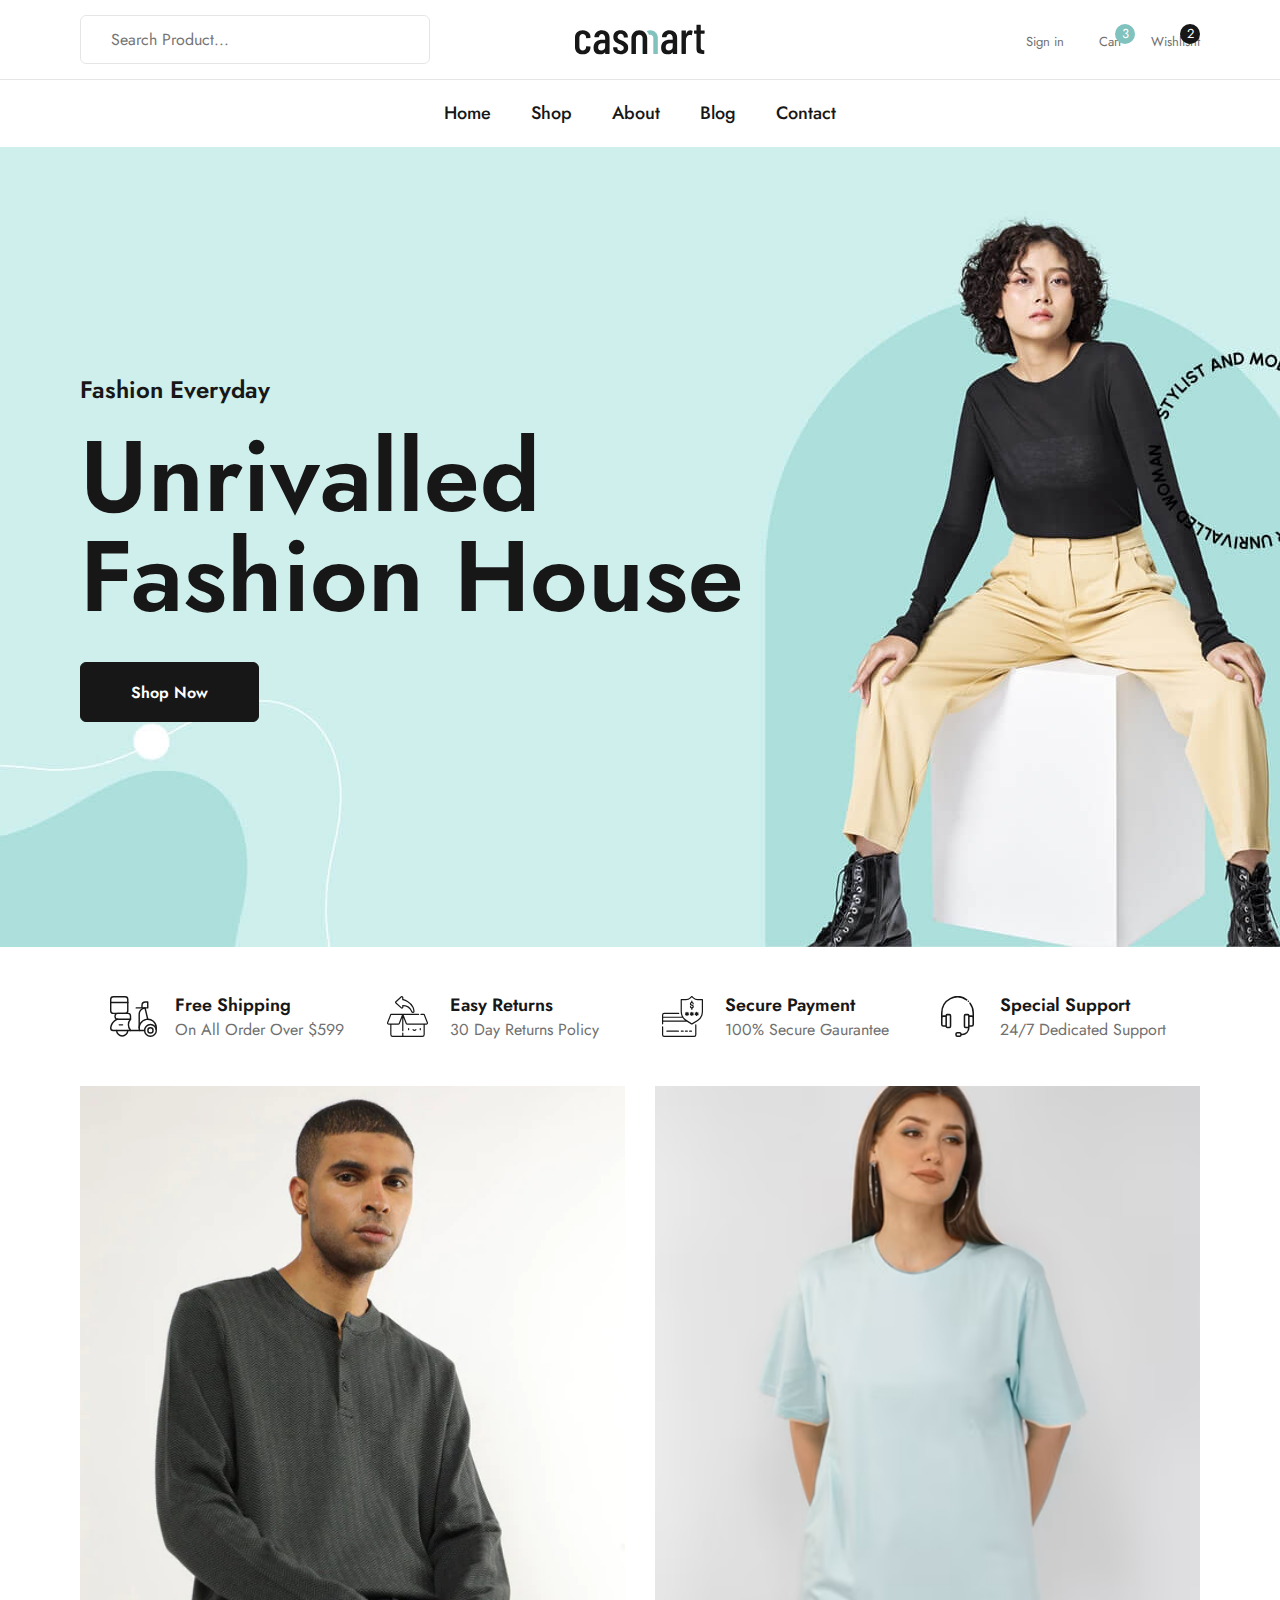
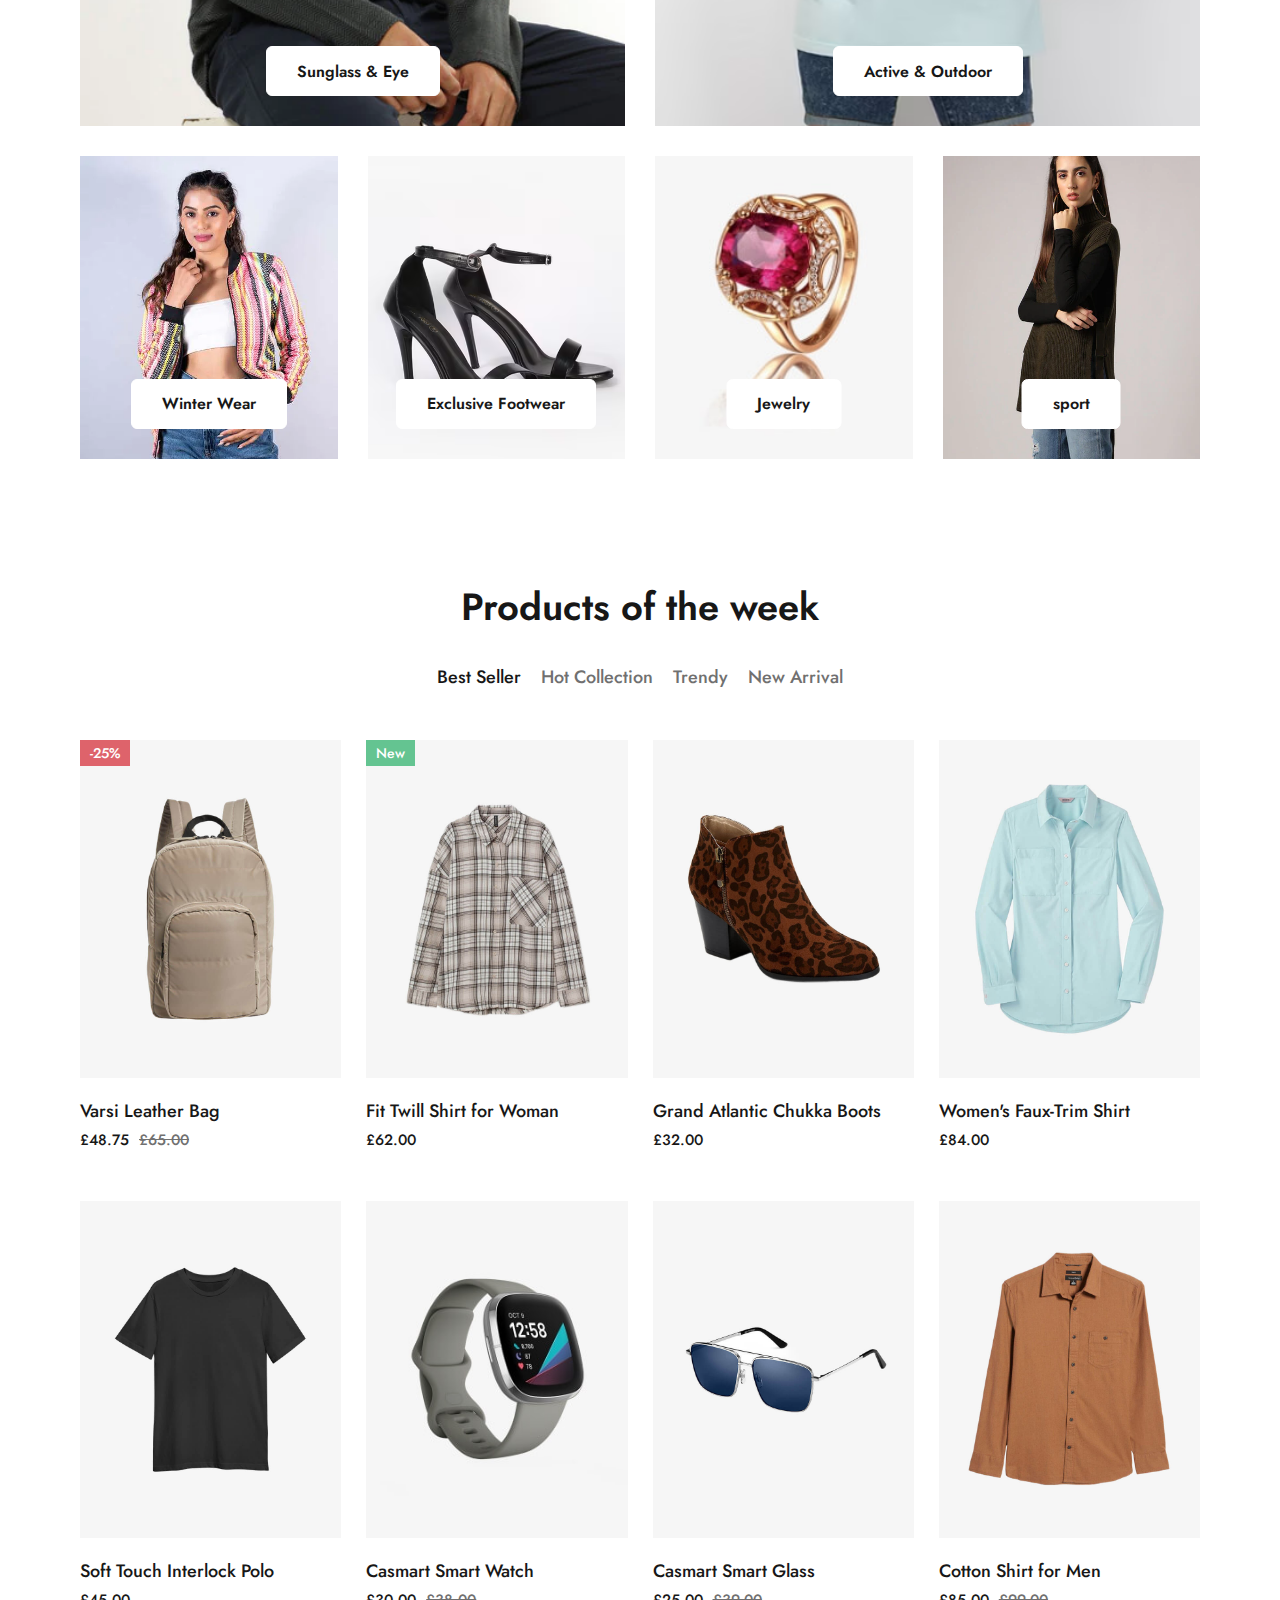
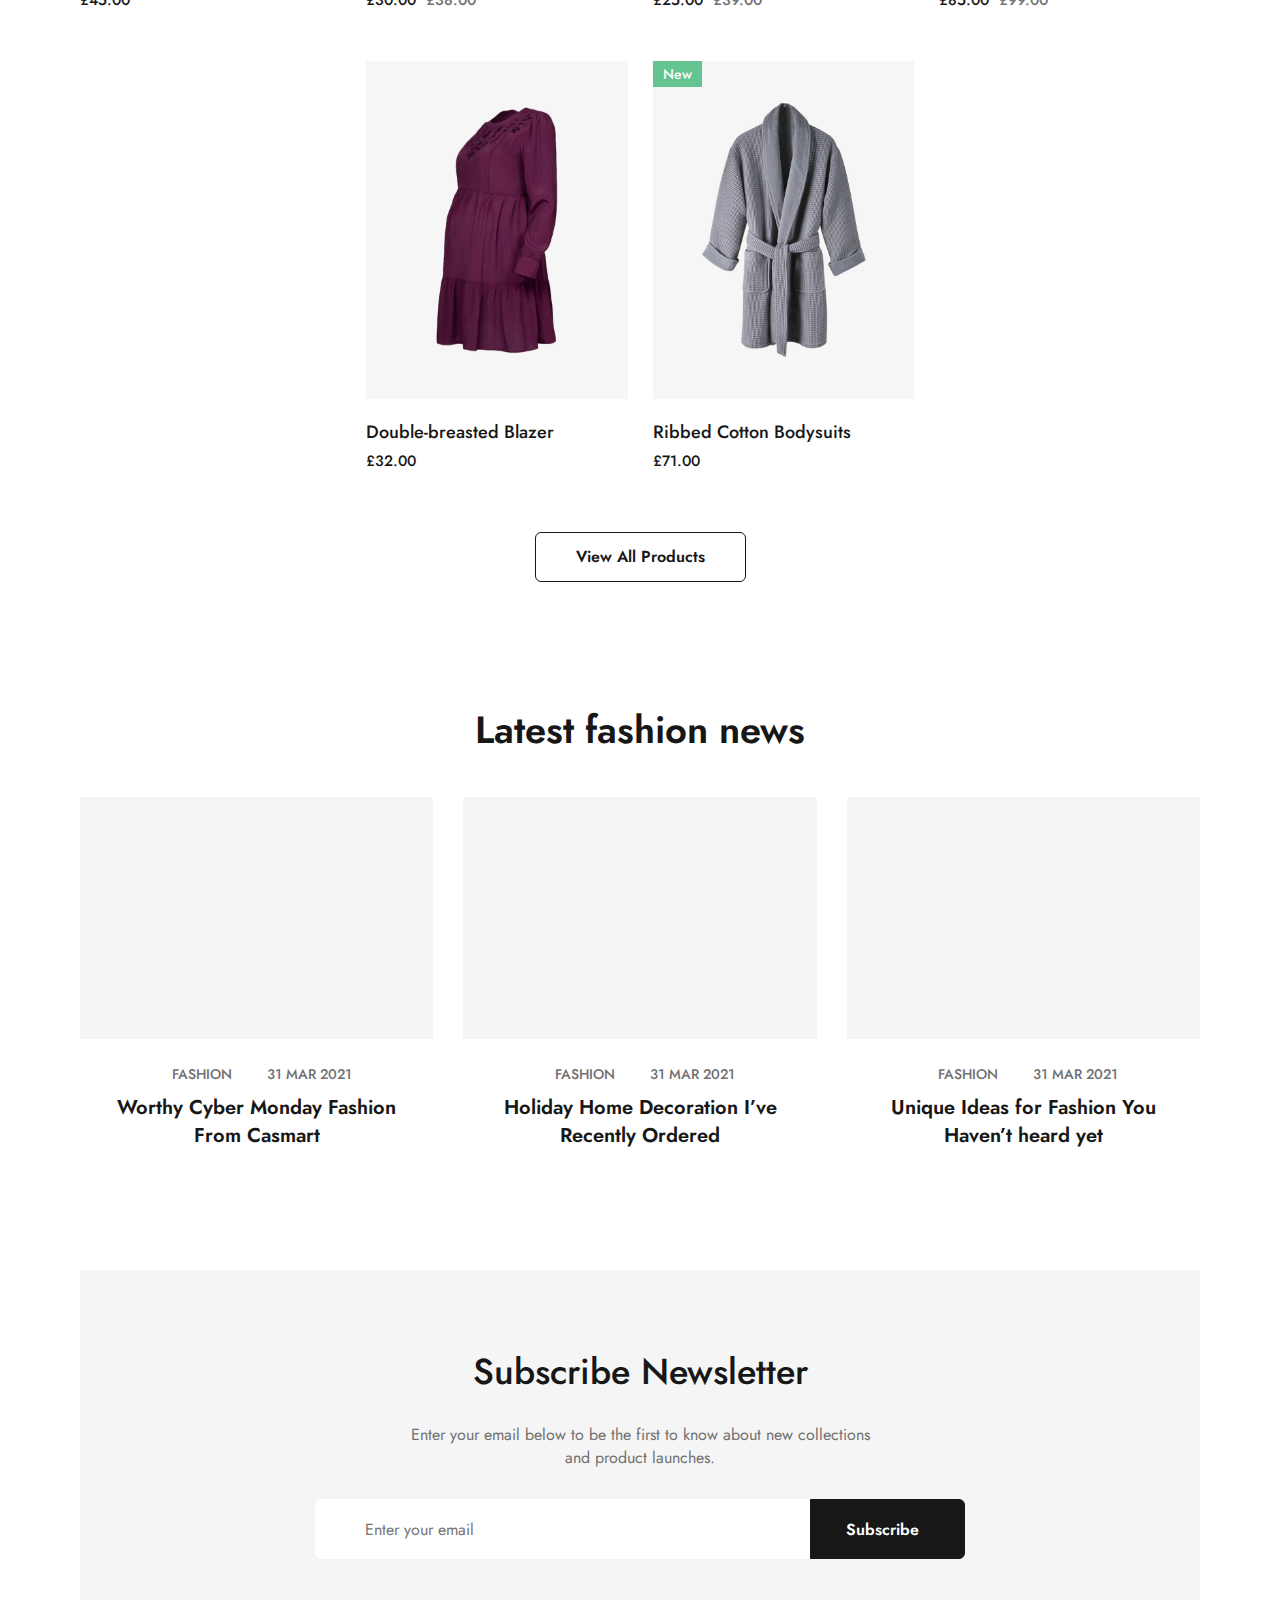
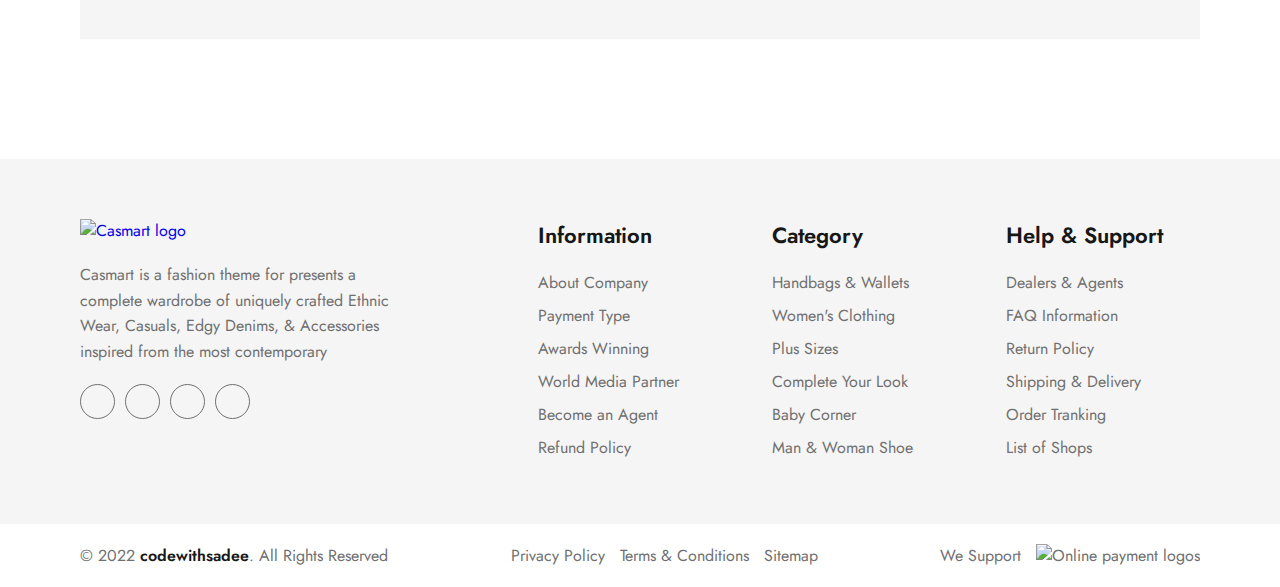
==== javascript par/index.html @ 38532212 "i just add the javascsript fill" ====
<!DOCTYPE html>
<html lang="en">
  <head>
    <meta charset="UTF-8" />
    <meta http-equiv="X-UA-Compatible" content="IE=edge" />
    <meta name="viewport" content="width=device-width, initial-scale=1.0" />
    <title>Casmart - Biggest shopping center</title>

    <link rel="shortcut icon" href="./favicon.svg" type="image/svg+xml" />

    <link rel="stylesheet" href="css.css" />

    <link rel="preconnect" href="https://fonts.googleapis.com" />
    <link rel="preconnect" href="https://fonts.gstatic.com" crossorigin />
    <link
      href="https://fonts.googleapis.com/css2?family=Jost:wght@400;500;600;700&display=swap"
      rel="stylesheet"
    />
  </head>

  <body>
    <header class="header" data-header>
      <div class="container">
        <div class="overlay" data-overlay></div>

        <div class="header-search">
          <input
            type="search"
            name="search"
            placeholder="Search Product..."
            class="input-field"
          />

          <button class="search-btn" aria-label="Search">
            <ion-icon name="search-outline"></ion-icon>
          </button>
        </div>

        <a href="#" class="logo">
          <img
            src="img/logo.svg"
            alt="Casmart logo"
            width="130"
            height="31"
          />
        </a>

        <div class="header-actions">
          <button class="header-action-btn">
            <ion-icon name="person-outline" aria-hidden="true"></ion-icon>

            <p class="header-action-label">Sign in</p>
          </button>

          <button class="header-action-btn">
            <ion-icon name="search-outline" aria-hidden="true"></ion-icon>

            <p class="header-action-label">Search</p>
          </button>

          <button class="header-action-btn">
            <ion-icon name="cart-outline" aria-hidden="true"></ion-icon>

            <p class="header-action-label">Cart</p>

            <div class="btn-badge green" aria-hidden="true">3</div>
          </button>

          <button class="header-action-btn">
            <ion-icon name="heart-outline" aria-hidden="true"></ion-icon>

            <p class="header-action-label">Wishlisht</p>

            <div class="btn-badge" aria-hidden="true">2</div>
          </button>
        </div>

        <button class="nav-open-btn" data-nav-open-btn aria-label="Open Menu">
          <span></span>
          <span></span>
          <span></span>
        </button>

        <nav class="navbar" data-navbar>
          <div class="navbar-top">
            <a href="#" class="logo">
              <img
                src="./assets/images/logo.svg"
                alt="Casmart logo"
                width="130"
                height="31"
              />
            </a>

            <button
              class="nav-close-btn"
              data-nav-close-btn
              aria-label="Close Menu"
            >
              <ion-icon name="close-outline"></ion-icon>
            </button>
          </div>

          <ul class="navbar-list">
            <li>
              <a href="#home" class="navbar-link">Home</a>
            </li>

            <li>
              <a href="#" class="navbar-link">Shop</a>
            </li>

            <li>
              <a href="#" class="navbar-link">About</a>
            </li>

            <li>
              <a href="#blog" class="navbar-link">Blog</a>
            </li>

            <li>
              <a href="#" class="navbar-link">Contact</a>
            </li>
          </ul>
        </nav>
      </div>
    </header>

    <main>
      <article>
        <!-- 
        - #HERO
      -->

        <section
          class="hero"
          id="home"
          style="background-image: url('img/hero-banner.jpg')"
        >
          <div class="container">
            <div class="hero-content">
              <p class="hero-subtitle">Fashion Everyday</p>

              <h2 class="h1 hero-title">Unrivalled Fashion House</h2>

              <button class="btn btn-primary">Shop Now</button>
            </div>
          </div>
        </section>

        <!-- 
        - #SERVICE
      -->

        <section class="service">
          <div class="container">
            <ul class="service-list">
              <li class="service-item">
                <div class="service-item-icon">
                  <img
                    src="img/service-icon-1.svg"
                    alt="Service icon"
                  />
                </div>

                <div class="service-content">
                  <p class="service-item-title">Free Shipping</p>

                  <p class="service-item-text">On All Order Over $599</p>
                </div>
              </li>

              <li class="service-item">
                <div class="service-item-icon">
                  <img
                    src="img/service-icon-2.svg"
                    alt="Service icon"
                  />
                </div>

                <div class="service-content">
                  <p class="service-item-title">Easy Returns</p>

                  <p class="service-item-text">30 Day Returns Policy</p>
                </div>
              </li>

              <li class="service-item">
                <div class="service-item-icon">
                  <img
                    src="img/service-icon-3.svg"
                    alt="Service icon"
                  />
                </div>

                <div class="service-content">
                  <p class="service-item-title">Secure Payment</p>

                  <p class="service-item-text">100% Secure Gaurantee</p>
                </div>
              </li>

              <li class="service-item">
                <div class="service-item-icon">
                  <img
                    src="img/service-icon-4.svg"
                    alt="Service icon"
                  />
                </div>

                <div class="service-content">
                  <p class="service-item-title">Special Support</p>

                  <p class="service-item-text">24/7 Dedicated Support</p>
                </div>
              </li>
            </ul>
          </div>
        </section>

        <!-- 
        - #CATEGORY
      -->

        <section class="section category">
          <div class="container">
            <ul class="category-list">
              <li class="category-item">
                <figure class="category-banner">
                  <img
                    src="img/musthave-1.png"
                    alt="Sunglass & eye"
                    loading="lazy"
                    width="510"
                    height="600"
                    class="w-100"
                  />
                </figure>

                <a href="#" class="btn btn-secondary">Sunglass & Eye</a>
              </li>

              <li class="category-item">
                <figure class="category-banner">
                  <img
                    src="img/musthave-2.png"
                    alt="Active & outdoor"
                    loading="lazy"
                    width="510"
                    height="600"
                    class="w-100"
                  />
                </figure>

                <a href="#" class="btn btn-secondary">Active & Outdoor</a>
              </li>

              <li class="category-item">
                <figure class="category-banner">
                  <img
                    src="img/musthave-3.png"
                    alt="Winter wear"
                    loading="lazy"
                    width="510"
                    height="600"
                    class="w-100"
                  />
                </figure>

                <a href="#" class="btn btn-secondary">Winter Wear</a>
              </li>

              <li class="category-item">
                <figure class="category-banner">
                  <img
                    src="img/musthave-4.png"
                    alt="Exclusive footwear"
                    loading="lazy"
                    width="510"
                    height="600"
                    class="w-100"
                  />
                </figure>

                <a href="#" class="btn btn-secondary">Exclusive Footwear</a>
              </li>

              <li class="category-item">
                <figure class="category-banner">
                  <img
                    src="img/category-5.jpg"
                    alt="Jewelry"
                    loading="lazy"
                    width="510"
                    height="600"
                    class="w-100"
                  />
                </figure>

                <a href="#" class="btn btn-secondary">Jewelry</a>
              </li>

              <li class="category-item">
                <figure class="category-banner">
                  <img
                    src="img/musthave-8.png"
                    alt="Sports cap"
                    loading="lazy"
                    width="510"
                    height="600"
                    class="w-100"
                  />
                </figure>

                <a href="#" class="btn btn-secondary">sport</a>
              </li>
            </ul>
          </div>
        </section>

        <!-- 
        - #PRODUCT
      -->

        <section class="section product">
          <div class="container">
            <h2 class="h2 section-title">Products of the week</h2>

            <ul class="filter-list">
              <li>
                <button class="filter-btn active">Best Seller</button>
              </li>

              <li>
                <button class="filter-btn">Hot Collection</button>
              </li>

              <li>
                <button class="filter-btn">Trendy</button>
              </li>

              <li>
                <button class="filter-btn">New Arrival</button>
              </li>
            </ul>

            <ul class="product-list">
              <li>
                <div class="product-card">
                  <figure class="card-banner">
                    <a href="#">
                      <img
                        src="img/product-1.jpg"
                        alt="Varsi Leather Bag"
                        loading="lazy"
                        width="800"
                        height="1034"
                        class="w-100"
                      />
                    </a>

                    <div class="card-badge red">-25%</div>

                    <div class="card-actions">
                      <button class="card-action-btn" aria-label="Quick view">
                        <ion-icon name="eye-outline"></ion-icon>
                      </button>

                      <button class="card-action-btn cart-btn">
                        <ion-icon
                          name="bag-handle-outline"
                          aria-hidden="true"
                        ></ion-icon>

                        <p>Add to Cart</p>
                      </button>

                      <button
                        class="card-action-btn"
                        aria-label="Add to Whishlist"
                      >
                        <ion-icon name="heart-outline"></ion-icon>
                      </button>
                    </div>
                  </figure>

                  <div class="card-content">
                    <h3 class="h4 card-title">
                      <a href="#">Varsi Leather Bag</a>
                    </h3>

                    <div class="card-price">
                      <data value="48.75">&pound;48.75</data>

                      <data value="65.00">&pound;65.00</data>
                    </div>
                  </div>
                </div>
              </li>

              <li>
                <div class="product-card">
                  <figure class="card-banner">
                    <a href="#">
                      <img
                        src="img/product-2.jpg"
                        alt="Fit Twill Shirt for Woman"
                        loading="lazy"
                        width="800"
                        height="1034"
                        class="w-100"
                      />
                    </a>

                    <div class="card-badge green">New</div>

                    <div class="card-actions">
                      <button class="card-action-btn" aria-label="Quick view">
                        <ion-icon name="eye-outline"></ion-icon>
                      </button>

                      <button class="card-action-btn cart-btn">
                        <ion-icon
                          name="bag-handle-outline"
                          aria-hidden="true"
                        ></ion-icon>

                        <p>Add to Cart</p>
                      </button>

                      <button
                        class="card-action-btn"
                        aria-label="Add to Whishlist"
                      >
                        <ion-icon name="heart-outline"></ion-icon>
                      </button>
                    </div>
                  </figure>

                  <div class="card-content">
                    <h3 class="h4 card-title">
                      <a href="#">Fit Twill Shirt for Woman</a>
                    </h3>

                    <div class="card-price">
                      <data value="62.00">&pound;62.00</data>
                    </div>
                  </div>
                </div>
              </li>

              <li>
                <div class="product-card">
                  <figure class="card-banner">
                    <a href="#">
                      <img
                        src="img/product-3.jpg"
                        alt="Grand Atlantic Chukka Boots"
                        loading="lazy"
                        width="800"
                        height="1034"
                        class="w-100"
                      />
                    </a>

                    <div class="card-actions">
                      <button class="card-action-btn" aria-label="Quick view">
                        <ion-icon name="eye-outline"></ion-icon>
                      </button>

                      <button class="card-action-btn cart-btn">
                        <ion-icon
                          name="bag-handle-outline"
                          aria-hidden="true"
                        ></ion-icon>

                        <p>Add to Cart</p>
                      </button>

                      <button
                        class="card-action-btn"
                        aria-label="Add to Whishlist"
                      >
                        <ion-icon name="heart-outline"></ion-icon>
                      </button>
                    </div>
                  </figure>

                  <div class="card-content">
                    <h3 class="h4 card-title">
                      <a href="#">Grand Atlantic Chukka Boots</a>
                    </h3>

                    <div class="card-price">
                      <data value="32.00">&pound;32.00</data>
                    </div>
                  </div>
                </div>
              </li>

              <li>
                <div class="product-card">
                  <figure class="card-banner">
                    <a href="#">
                      <img
                        src="img/product-4.jpg"
                        alt="Women's Faux-Trim Shirt"
                        loading="lazy"
                        width="800"
                        height="1034"
                        class="w-100"
                      />
                    </a>

                    <div class="card-actions">
                      <button class="card-action-btn" aria-label="Quick view">
                        <ion-icon name="eye-outline"></ion-icon>
                      </button>

                      <button class="card-action-btn cart-btn">
                        <ion-icon
                          name="bag-handle-outline"
                          aria-hidden="true"
                        ></ion-icon>

                        <p>Add to Cart</p>
                      </button>

                      <button
                        class="card-action-btn"
                        aria-label="Add to Whishlist"
                      >
                        <ion-icon name="heart-outline"></ion-icon>
                      </button>
                    </div>
                  </figure>

                  <div class="card-content">
                    <h3 class="h4 card-title">
                      <a href="#">Women's Faux-Trim Shirt</a>
                    </h3>

                    <div class="card-price">
                      <data value="84.00">&pound;84.00</data>
                    </div>
                  </div>
                </div>
              </li>

              <li>
                <div class="product-card">
                  <figure class="card-banner">
                    <a href="#">
                      <img
                        src="img/product-5.jpg"
                        alt="Soft Touch Interlock Polo"
                        loading="lazy"
                        width="800"
                        height="1034"
                        class="w-100"
                      />
                    </a>

                    <div class="card-actions">
                      <button class="card-action-btn" aria-label="Quick view">
                        <ion-icon name="eye-outline"></ion-icon>
                      </button>

                      <button class="card-action-btn cart-btn">
                        <ion-icon
                          name="bag-handle-outline"
                          aria-hidden="true"
                        ></ion-icon>

                        <p>Add to Cart</p>
                      </button>

                      <button
                        class="card-action-btn"
                        aria-label="Add to Whishlist"
                      >
                        <ion-icon name="heart-outline"></ion-icon>
                      </button>
                    </div>
                  </figure>

                  <div class="card-content">
                    <h3 class="h4 card-title">
                      <a href="#">Soft Touch Interlock Polo</a>
                    </h3>

                    <div class="card-price">
                      <data value="45.00">&pound;45.00</data>
                    </div>
                  </div>
                </div>
              </li>

              <li>
                <div class="product-card">
                  <figure class="card-banner">
                    <a href="#">
                      <img
                        src="img/product-6.jpg"
                        alt="Casmart Smart Watch"
                        loading="lazy"
                        width="800"
                        height="1034"
                        class="w-100"
                      />
                    </a>

                    <div class="card-actions">
                      <button class="card-action-btn" aria-label="Quick view">
                        <ion-icon name="eye-outline"></ion-icon>
                      </button>

                      <button class="card-action-btn cart-btn">
                        <ion-icon
                          name="bag-handle-outline"
                          aria-hidden="true"
                        ></ion-icon>

                        <p>Add to Cart</p>
                      </button>

                      <button
                        class="card-action-btn"
                        aria-label="Add to Whishlist"
                      >
                        <ion-icon name="heart-outline"></ion-icon>
                      </button>
                    </div>
                  </figure>

                  <div class="card-content">
                    <h3 class="h4 card-title">
                      <a href="#">Casmart Smart Watch</a>
                    </h3>

                    <div class="card-price">
                      <data value="30.00">&pound;30.00</data>

                      <data value="38.00">&pound;38.00</data>
                    </div>
                  </div>
                </div>
              </li>

              <li>
                <div class="product-card">
                  <figure class="card-banner">
                    <a href="#">
                      <img
                        src="img/product-7.jpg"
                        alt="Casmart Smart Glass"
                        loading="lazy"
                        width="800"
                        height="1034"
                        class="w-100"
                      />
                    </a>

                    <div class="card-actions">
                      <button class="card-action-btn" aria-label="Quick view">
                        <ion-icon name="eye-outline"></ion-icon>
                      </button>

                      <button class="card-action-btn cart-btn">
                        <ion-icon
                          name="bag-handle-outline"
                          aria-hidden="true"
                        ></ion-icon>

                        <p>Add to Cart</p>
                      </button>

                      <button
                        class="card-action-btn"
                        aria-label="Add to Whishlist"
                      >
                        <ion-icon name="heart-outline"></ion-icon>
                      </button>
                    </div>
                  </figure>

                  <div class="card-content">
                    <h3 class="h4 card-title">
                      <a href="#">Casmart Smart Glass</a>
                    </h3>

                    <div class="card-price">
                      <data value="25.00">&pound;25.00</data>

                      <data value="39.00">&pound;39.00</data>
                    </div>
                  </div>
                </div>
              </li>

              <li>
                <div class="product-card">
                  <figure class="card-banner">
                    <a href="#">
                      <img
                        src="img/product-8.jpg"
                        alt="Cotton Shirt for Men"
                        loading="lazy"
                        width="800"
                        height="1034"
                        class="w-100"
                      />
                    </a>

                    <div class="card-actions">
                      <button class="card-action-btn" aria-label="Quick view">
                        <ion-icon name="eye-outline"></ion-icon>
                      </button>

                      <button class="card-action-btn cart-btn">
                        <ion-icon
                          name="bag-handle-outline"
                          aria-hidden="true"
                        ></ion-icon>

                        <p>Add to Cart</p>
                      </button>

                      <button
                        class="card-action-btn"
                        aria-label="Add to Whishlist"
                      >
                        <ion-icon name="heart-outline"></ion-icon>
                      </button>
                    </div>
                  </figure>

                  <div class="card-content">
                    <h3 class="h4 card-title">
                      <a href="#">Cotton Shirt for Men</a>
                    </h3>

                    <div class="card-price">
                      <data value="85.00">&pound;85.00</data>

                      <data value="99.00">&pound;99.00</data>
                    </div>
                  </div>
                </div>
              </li>

              <li>
                <div class="product-card">
                  <figure class="card-banner">
                    <a href="#">
                      <img
                        src="img/product-9.jpg"
                        alt="Double-breasted Blazer"
                        loading="lazy"
                        width="800"
                        height="1034"
                        class="w-100"
                      />
                    </a>

                    <div class="card-actions">
                      <button class="card-action-btn" aria-label="Quick view">
                        <ion-icon name="eye-outline"></ion-icon>
                      </button>

                      <button class="card-action-btn cart-btn">
                        <ion-icon
                          name="bag-handle-outline"
                          aria-hidden="true"
                        ></ion-icon>

                        <p>Add to Cart</p>
                      </button>

                      <button
                        class="card-action-btn"
                        aria-label="Add to Whishlist"
                      >
                        <ion-icon name="heart-outline"></ion-icon>
                      </button>
                    </div>
                  </figure>

                  <div class="card-content">
                    <h3 class="h4 card-title">
                      <a href="#">Double-breasted Blazer</a>
                    </h3>

                    <div class="card-price">
                      <data value="32.00">&pound;32.00</data>
                    </div>
                  </div>
                </div>
              </li>

              <li>
                <div class="product-card">
                  <figure class="card-banner">
                    <a href="#">
                      <img
                        src="img/product-10.jpg"
                        alt="Ribbed Cotton Bodysuits"
                        loading="lazy"
                        width="800"
                        height="1034"
                        class="w-100"
                      />
                    </a>

                    <div class="card-badge green">New</div>

                    <div class="card-actions">
                      <button class="card-action-btn" aria-label="Quick view">
                        <ion-icon name="eye-outline"></ion-icon>
                      </button>

                      <button class="card-action-btn cart-btn">
                        <ion-icon
                          name="bag-handle-outline"
                          aria-hidden="true"
                        ></ion-icon>

                        <p>Add to Cart</p>
                      </button>

                      <button
                        class="card-action-btn"
                        aria-label="Add to Whishlist"
                      >
                        <ion-icon name="heart-outline"></ion-icon>
                      </button>
                    </div>
                  </figure>

                  <div class="card-content">
                    <h3 class="h4 card-title">
                      <a href="#">Ribbed Cotton Bodysuits</a>
                    </h3>

                    <div class="card-price">
                      <data value="71.00">&pound;71.00</data>
                    </div>
                  </div>
                </div>
              </li>
            </ul>

            <button class="btn btn-outline">View All Products</button>
          </div>
        </section>

        <!-- 
        - #BLOG
      -->

        <section class="section blog">
          <div class="container">
            <h2 class="h2 section-title">Latest fashion news</h2>

            <ul class="blog-list">
              <li>
                <div class="blog-card">
                  <figure class="card-banner">
                    <a href="#">
                      <img
                        src="./assets/images/blog-1.jpg"
                        alt="Worthy Cyber Monday Fashion From Casmart"
                        loading="lazy"
                        width="1020"
                        height="700"
                        class="w-100"
                      />
                    </a>
                  </figure>

                  <div class="card-content">
                    <ul class="card-meta-list">
                      <li class="card-meta-item">
                        <ion-icon name="folder-open-outline"></ion-icon>

                        <a href="#" class="card-meta-link">Fashion</a>
                      </li>

                      <li class="card-meta-item">
                        <ion-icon name="time-outline"></ion-icon>

                        <a href="#" class="card-meta-link">
                          <time datetime="2021-03-31">31 Mar 2021</time>
                        </a>
                      </li>
                    </ul>

                    <h3 class="h3 card-title">
                      <a href="#">Worthy Cyber Monday Fashion From Casmart</a>
                    </h3>
                  </div>
                </div>
              </li>

              <li>
                <div class="blog-card">
                  <figure class="card-banner">
                    <a href="#">
                      <img
                        src="./assets/images/blog-2.jpg"
                        alt="Holiday Home Decoration I’ve Recently Ordered"
                        loading="lazy"
                        width="1020"
                        height="700"
                        class="w-100"
                      />
                    </a>
                  </figure>

                  <div class="card-content">
                    <ul class="card-meta-list">
                      <li class="card-meta-item">
                        <ion-icon name="folder-open-outline"></ion-icon>

                        <a href="#" class="card-meta-link">Fashion</a>
                      </li>

                      <li class="card-meta-item">
                        <ion-icon name="time-outline"></ion-icon>

                        <a href="#" class="card-meta-link">
                          <time datetime="2021-03-31">31 Mar 2021</time>
                        </a>
                      </li>
                    </ul>

                    <h3 class="h3 card-title">
                      <a href="#"
                        >Holiday Home Decoration I’ve Recently Ordered</a
                      >
                    </h3>
                  </div>
                </div>
              </li>

              <li>
                <div class="blog-card">
                  <figure class="card-banner">
                    <a href="#">
                      <img
                        src="./assets/images/blog-3.jpg"
                        alt="Unique Ideas for Fashion You Haven’t heard yet"
                        loading="lazy"
                        width="1020"
                        height="700"
                        class="w-100"
                      />
                    </a>
                  </figure>

                  <div class="card-content">
                    <ul class="card-meta-list">
                      <li class="card-meta-item">
                        <ion-icon name="folder-open-outline"></ion-icon>

                        <a href="#" class="card-meta-link">Fashion</a>
                      </li>

                      <li class="card-meta-item">
                        <ion-icon name="time-outline"></ion-icon>

                        <a href="#" class="card-meta-link">
                          <time datetime="2021-03-31">31 Mar 2021</time>
                        </a>
                      </li>
                    </ul>

                    <h3 class="h3 card-title">
                      <a href="#"
                        >Unique Ideas for Fashion You Haven’t heard yet</a
                      >
                    </h3>
                  </div>
                </div>
              </li>
            </ul>
          </div>
        </section>

        <!-- 
        - #NEWSLETTER
      -->

        <section class="section newsletter">
          <div class="container">
            <div
              class="newsletter-card"
              style="background-image: url('./assets/images/newsletter-bg.png')"
            >
              <h2 class="card-title">Subscribe Newsletter</h2>

              <p class="card-text">
                Enter your email below to be the first to know about new
                collections and product launches.
              </p>

              <form action="" class="card-form">
                <div class="input-wrapper">
                  <ion-icon name="mail-outline"></ion-icon>

                  <input
                    type="email"
                    name="emal"
                    placeholder="Enter your email"
                    required
                    class="input-field"
                  />
                </div>

                <button type="submit" class="btn btn-primary w-100">
                  <span>Subscribe</span>

                  <ion-icon name="arrow-forward" aria-hidden="true"></ion-icon>
                </button>
              </form>
            </div>
          </div>
        </section>
      </article>
    </main>

    <!-- 
    - #FOOTER
  -->

    <footer class="footer">
      <div class="footer-top">
        <div class="container">
          <div class="footer-brand">
            <a href="#" class="logo">
              <img src="./assets/images/logo.svg" alt="Casmart logo" />
            </a>

            <p class="footer-text">
              Casmart is a fashion theme for presents a complete wardrobe of
              uniquely crafted Ethnic Wear, Casuals, Edgy Denims, & Accessories
              inspired from the most contemporary
            </p>

            <ul class="social-list">
              <li>
                <a href="#" class="social-link">
                  <ion-icon name="logo-facebook"></ion-icon>
                </a>
              </li>

              <li>
                <a href="#" class="social-link">
                  <ion-icon name="logo-twitter"></ion-icon>
                </a>
              </li>

              <li>
                <a href="#" class="social-link">
                  <ion-icon name="logo-instagram"></ion-icon>
                </a>
              </li>

              <li>
                <a href="#" class="social-link">
                  <ion-icon name="logo-pinterest"></ion-icon>
                </a>
              </li>
            </ul>
          </div>

          <ul class="footer-list">
            <li>
              <p class="footer-list-title">Information</p>
            </li>

            <li>
              <a href="#" class="footer-link">About Company</a>
            </li>

            <li>
              <a href="#" class="footer-link">Payment Type</a>
            </li>

            <li>
              <a href="#" class="footer-link">Awards Winning</a>
            </li>

            <li>
              <a href="#" class="footer-link">World Media Partner</a>
            </li>

            <li>
              <a href="#" class="footer-link">Become an Agent</a>
            </li>

            <li>
              <a href="#" class="footer-link">Refund Policy</a>
            </li>
          </ul>

          <ul class="footer-list">
            <li>
              <p class="footer-list-title">Category</p>
            </li>

            <li>
              <a href="#" class="footer-link">Handbags & Wallets</a>
            </li>

            <li>
              <a href="#" class="footer-link">Women's Clothing</a>
            </li>

            <li>
              <a href="#" class="footer-link">Plus Sizes</a>
            </li>

            <li>
              <a href="#" class="footer-link">Complete Your Look</a>
            </li>

            <li>
              <a href="#" class="footer-link">Baby Corner</a>
            </li>

            <li>
              <a href="#" class="footer-link">Man & Woman Shoe</a>
            </li>
          </ul>

          <ul class="footer-list">
            <li>
              <p class="footer-list-title">Help & Support</p>
            </li>

            <li>
              <a href="#" class="footer-link">Dealers & Agents</a>
            </li>

            <li>
              <a href="#" class="footer-link">FAQ Information</a>
            </li>

            <li>
              <a href="#" class="footer-link">Return Policy</a>
            </li>

            <li>
              <a href="#" class="footer-link">Shipping & Delivery</a>
            </li>

            <li>
              <a href="#" class="footer-link">Order Tranking</a>
            </li>

            <li>
              <a href="#" class="footer-link">List of Shops</a>
            </li>
          </ul>
        </div>
      </div>

      <div class="footer-bottom">
        <div class="container">
          <p class="copyright">
            &copy; 2022 <a href="#">codewithsadee</a>. All Rights Reserved
          </p>

          <ul class="footer-bottom-list">
            <li>
              <a href="#" class="footer-bottom-link">Privacy Policy</a>
            </li>

            <li>
              <a href="#" class="footer-bottom-link">Terms & Conditions</a>
            </li>

            <li>
              <a href="#" class="footer-bottom-link">Sitemap</a>
            </li>
          </ul>

          <div class="payment">
            <p class="payment-title">We Support</p>

            <img
              src="./assets/images/payment-img.png"
              alt="Online payment logos"
              class="payment-img"
            />
          </div>
        </div>
      </div>
    </footer>

    <!-- 
    - custom js link
  -->
    <script src="./assets/js/script.js"></script>

    <!-- 
    - ionicon link
  -->
    <script
      type="module"
      src="https://unpkg.com/ionicons@5.5.2/dist/ionicons/ionicons.esm.js"
    ></script>
    <script
      nomodule
      src="https://unpkg.com/ionicons@5.5.2/dist/ionicons/ionicons.js"
    ></script>
    <script src="abdul.js"></script>
  </body>
</html>
---- javascript par/css.css ----
/*-----------------------------------*\
 * #style.css
\*-----------------------------------*/

/**
 * copyright 2022 codewithsadee
 */





/*-----------------------------------*\
 * #CUSTOM PROPERTY
\*-----------------------------------*/

:root {

  /**
   * colors
   */

  --middle-blue-green: hsl(176, 35%, 63%);
  --sonic-silver: hsl(0, 0%, 44%);
  --eerie-black: hsl(0, 0%, 9%);
  --ocean-green: hsl(148, 45%, 58%);
  --candy-pink: hsl(356, 65%, 63%);
  --cultured: hsl(0, 0%, 96%);
  --white: hsl(0, 0%, 100%);
  --black: hsl(0, 0%, 0%);

  /**
   * typography
   */

  --ff-jost: "Jost", sans-serif;

  --fs-1: 2.5rem;
  --fs-2: 1.75rem;
  --fs-3: 1.625rem;
  --fs-4: 1.5rem;
  --fs-5: 1.375rem;
  --fs-6: 1.25rem;
  --fs-7: 1.125rem;
  --fs-8: 0.938rem;
  --fs-9: 0.875rem;
  --fs-10: 0.813rem;

  --fw-500: 500;
  --fw-600: 600;

  /**
   * transition
   */

  --transition-1: 0.25s ease;
  --transition-2: 0.75s ease;
  --cubic-out: cubic-bezier(0.51, 0.03, 0.64, 0.28);
  --cubic-in: cubic-bezier(0.33, 0.85, 0.56, 1.02);

  /**
   * spacing
   */

  --section-padding: 60px;

}





/*-----------------------------------*\
 * #RESET
\*-----------------------------------*/

*, *::before, *::after {
  margin: 0;
  padding: 0;
  box-sizing: border-box;
}

li { list-style: none; }

a { text-decoration: none; }

a,
img,
span,
input,
button,
ion-icon { display: block; }

input,
button {
  background: none;
  border: none;
  font: inherit;
}

button {
  text-align: left;
  cursor: pointer;
}

input {
  width: 100%;
  outline-color: var(--middle-blue-green);
}

img { height: auto; }

ion-icon { pointer-events: none; }

html {
  font-family: var(--ff-jost);
  color: var(--sonic-silver);
  scroll-behavior: smooth;
}

body {
  background: var(--white);
  padding-block: 70px;
}





/*-----------------------------------*\
 * #REUSED STYLE
\*-----------------------------------*/

.container { padding-inline: 15px; }

a,
button { transition: var(--transition-1); }

h3 > a { color: inherit; }

.h1,
.h2,
.h3,
.h4 {
  color: var(--eerie-black);
  font-weight: var(--fw-600);
}

.h1 {
  font-size: var(--fs-1);
  line-height: 1;
}

.h2 { font-size: var(--fs-2); }

.h3 { font-size: var(--fs-6); }

.h4 {
  font-size: var(--fs-7);
  font-weight: var(--fw-500);
}

.btn {
  background: var(--background, var(--eerie-black));
  color: var(--color, var(--white));
  font-weight: var(--fw-600);
  height: var(--height, 60px);
  padding-inline: 50px;
  border: 1px solid var(--border-color, var(--eerie-black));
  border-radius: 6px;
  display: flex;
  justify-content: center;
  align-items: center;
}

.btn-primary:is(:hover, :focus) {
  --background: var(--white);
  --color: var(--eerie-black);
  --border-color: var(--eerie-black);
}

.btn-secondary {
  --height: 50px;
  --background: var(--white);
  --color: var(--eerie-black);
  --border-color: var(--white);
}

.btn-secondary:is(:hover, :focus) {
  --background: var(--eerie-black);
  --color: var(--white);
  --border-color: var(--eerie-black);
}

.btn-outline {
  --height: 50px;
  --background: var(--white);
  --color: var(--eerie-black);
  --border-color: var(--eerie-black);
  padding-inline: 40px;
}

.btn-outline:is(:hover, :focus) {
  --background: var(--eerie-black);
  --color: var(--white);
  --border-color: var(--eerie-black);
}

.section { padding-block: var(--section-padding); }

.w-100 { width: 100%; }

.section-title {
  text-align: center;
  margin-bottom: 30px;
}





/*-----------------------------------*\
 * #HEADER
\*-----------------------------------*/

.header-search { display: none; }

.header {
  position: absolute;
  top: 0;
  left: 0;
  background: var(--white);
  width: 100%;
  padding-block: 20px;
  z-index: 4;
  transition: var(--transition-1);
}

.header.active {
  position: fixed;
  box-shadow: 0 2px 20px hsla(0, 0%, 0%, 0.1);
}

.header .container {
  display: flex;
  justify-content: space-between;
  align-items: center;
}

.nav-open-btn {
  display: flex;
  flex-direction: column;
  gap: 4px;
  padding: 8px;
}

.nav-open-btn span {
  width: 20px;
  height: 2px;
  background: var(--black);
  transition: var(--transition-1);
}

.nav-open-btn span:nth-child(2) {
  transform: scaleX(0.5);
  transform-origin: right;
}

.nav-open-btn:is(:hover, :focus) span:nth-child(2) { transform: scaleX(1); }

.header-actions {
  background: var(--white);
  position: fixed;
  bottom: 0;
  left: 0;
  width: 100%;
  display: flex;
  justify-content: space-evenly;
  align-items: center;
  gap: 5px;
  padding-block: 16px 10px;
  box-shadow: 0 -2px 20px hsla(0, 0%, 0%, 0.1);
  z-index: 1;
}

.header-action-btn {
  position: relative;
  width: 50px;
  text-align: center;
}

.header-action-btn ion-icon {
  margin-inline: auto;
  font-size: 22px;
  margin-bottom: 3px;
}

.header-action-label {
  color: var(--sonic-silver);
  font-size: var(--fs-10);
  transition: var(--transition-1);
}

.header-action-btn:is(:hover, :focus) .header-action-label { color: var(--eerie-black); }

.header-action-btn .btn-badge {
  position: absolute;
  top: -5px;
  right: 0;
  background: var(--background, var(--eerie-black));
  width: 20px;
  height: 20px;
  display: grid;
  place-items: center;
  line-height: 0;
  font-size: 13px;
  color: var(--white);
  border-radius: 50%;
}

.header-action-btn .btn-badge.green { --background: var(--middle-blue-green); }

.navbar {
  background: var(--white);
  position: fixed;
  top: 0;
  right: -300px;
  max-width: 300px;
  width: 100%;
  height: 100%;
  padding: 30px 25px;
  z-index: 3;
  visibility: hidden;
  transition: 0.25s var(--cubic-out);
}

.navbar.active {
  visibility: visible;
  transform: translateX(-300px);
  transition: 0.5s var(--cubic-in);
}

.navbar-top {
  display: flex;
  justify-content: space-between;
  align-items: center;
  margin-bottom: 60px;
}

.nav-close-btn ion-icon { font-size: 23px; }

.navbar-link {
  padding-block: 10px;
  color: var(--eerie-black);
}

.navbar-list > li:not(:last-child) { border-bottom: 1px solid var(--cultured); }

.overlay {
  position: fixed;
  inset: 0;
  background: var(--black);
  opacity: 0;
  pointer-events: none;
  transition: var(--transition-1);
  z-index: 2;
}

.overlay.active {
  opacity: 0.7;
  pointer-events: all;
}





/*-----------------------------------*\
 * #HERO
\*-----------------------------------*/

.hero {
  background-repeat: no-repeat;
  background-size: cover;
  background-position: left;
  width: 100%;
  min-height: 80vh;
  padding-block: var(--section-padding);
  display: flex;
  align-items: center;
}

.hero .container { width: 100%; }

.hero-subtitle {
  color: var(--eerie-black);
  font-size: var(--fs-4);
  font-weight: var(--fw-600);
  margin-bottom: 20px;
}

.hero-title {
  margin-bottom: 35px;
  max-width: 12ch;
}





/*-----------------------------------*\
 * #SERVICE
\*-----------------------------------*/

.service { padding-block: 45px; }

.service-list {
  display: flex;
  flex-wrap: wrap;
  justify-content: center;
  align-items: center;
  gap: 40px;
}

.service-item {
  max-width: 235px;
  width: 100%;
  display: flex;
  justify-content: flex-start;
  align-items: center;
  gap: 20px;
}

.service-item-icon { width: 45px; }

.service-item-icon img { margin-inline: auto; }

.service-item-title {
  color: var(--eerie-black);
  font-size: var(--fs-7);
  font-weight: var(--fw-600);
}





/*-----------------------------------*\
 * #CATETORY
\*-----------------------------------*/

.category { padding-top: 0; }

.category-list {
  display: flex;
  flex-wrap: wrap;
  justify-content: center;
  align-items: center;
  gap: 30px;
}

.category-item {
  width: 100%;
  position: relative;
}

.category-banner {
  background: var(--cultured);
  aspect-ratio: 2 / 2.35;
  overflow: hidden;
}

.category-banner img {
  height: 100%;
  object-fit: cover;
  transition: var(--transition-2);
}

.category-item:hover .category-banner img { transform: scale(1.05); }

.category-item .btn {
  position: absolute;
  bottom: 30px;
  left: 50%;
  transform: translateX(-50%);
  width: max-content;
  padding-inline: 30px;
}





/*-----------------------------------*\
 * #PRODUCT
\*-----------------------------------*/

.filter-list {
  display: flex;
  flex-wrap: wrap;
  justify-content: center;
  align-items: center;
  gap: 10px 20px;
  margin-bottom: 50px;
}

.filter-btn {
  color: inherit;
  font-size: var(--fs-7);
  font-weight: var(--fw-500);
}

.filter-btn.active { color: var(--eerie-black); }

.product-list {
  display: flex;
  flex-wrap: wrap;
  justify-content: center;
  gap: 50px 25px;
  margin-bottom: 60px;
}

.product-card .card-banner {
  position: relative;
  margin-bottom: 20px;
}

.product-card .card-badge {
  background: var(--eerie-black);
  color: var(--white);
  position: absolute;
  top: 0;
  left: 0;
  font-size: var(--fs-9);
  font-weight: var(--fw-500);
  padding: 3px 10px;
}

.product-card .card-badge.red { background: var(--candy-pink); }

.product-card .card-badge.green { background: var(--ocean-green); }

.product-card .card-actions {
  display: flex;
  height: 45px;
}

.product-card .card-action-btn {
  border: 1px solid var(--cultured);
  width: 45px;
  display: flex;
  justify-content: center;
  align-items: center;
  gap: 8px;
  background: var(--white);
  color: var(--eerie-black);
}

.product-card .card-action-btn:is(:hover, :focus) { border-color: var(--eerie-black); }

.product-card .cart-btn {
  flex-grow: 1;
  background: var(--eerie-black);
  color: var(--white);
  border-color: var(--eerie-black);
}

.product-card .cart-btn:is(:hover, :focus) {
  background: var(--white);
  color: var(--eerie-black);
}

.product-card .card-action-btn ion-icon { font-size: 20px; }

.product-card .card-title { margin-bottom: 5px; }

.product-card .card-price {
  color: var(--eerie-black);
  font-size: var(--fs-8);
  font-weight: var(--fw-500);
}

.product-card .card-price data:not(:first-child) {
  color: var(--sonic-silver);
  margin-left: 5px;
  text-decoration: line-through;
}

.product .btn { margin-inline: auto; }





/*-----------------------------------*\
 * #BLOG
\*-----------------------------------*/

.blog .section-title { margin-bottom: 40px; }

.blog-list {
  display: flex;
  flex-wrap: wrap;
  justify-content: center;
  align-items: flex-start;
  gap: 30px;
}

.blog-card .card-banner {
  background: var(--cultured);
  aspect-ratio: 2 / 1.37;
  overflow: hidden;
  margin-bottom: 25px;
}

.blog-card .card-banner img {
  height: 100%;
  object-fit: cover;
  transition: var(--transition-2);
}

.blog-card:hover .card-banner img { transform: scale(1.05); }

.blog-card .card-content { padding-inline: 20px; }

.blog-card .card-meta-list {
  display: flex;
  justify-content: center;
  align-items: center;
  gap: 25px;
  margin-bottom: 10px;
}

.blog-card .card-meta-item {
  display: flex;
  align-items: center;
  gap: 10px;
}

.blog-card .card-meta-item ion-icon {
  font-size: 17px;
  --ionicon-stroke-width: 30px;
}

.blog-card .card-meta-link {
  color: inherit;
  font-size: var(--fs-9);
  font-weight: var(--fw-500);
  text-transform: uppercase;
}

.blog-card .card-meta-link:is(:hover, :focus) { color: var(--eerie-black); }

.blog-card .card-title {
  line-height: 1.4;
  text-align: center;
}





/*-----------------------------------*\
 * #NEWSLATTER
\*-----------------------------------*/

.newsletter { padding-bottom: 120px; }

.newsletter-card {
  background-color: var(--cultured);
  background-repeat: no-repeat;
  background-size: cover;
  background-position: left;
  padding: 80px 15px;
  text-align: center;
}

.newsletter-card .card-title {
  color: var(--eerie-black);
  font-size: var(--fs-3);
  font-weight: var(--fw-500);
  line-height: 1.2;
  margin-bottom: 30px;
}

.newsletter-card .card-text { margin-bottom: 30px; }

.newsletter-card .input-wrapper {
  position: relative;
  margin-bottom: 20px;
}

.newsletter-card .input-field {
  background: var(--white);
  height: 60px;
  padding-inline: 50px 20px;
  border-radius: 6px;
}

.newsletter-card .input-wrapper ion-icon {
  font-size: 18px;
  position: absolute;
  top: 50%;
  left: 25px;
  transform: translateY(-50%);
}

.newsletter-card .btn { gap: 10px; }





/*-----------------------------------*\
 * #FOOTER
\*-----------------------------------*/

.footer-top {
  background: var(--cultured);
  padding-block: var(--section-padding);
}

.footer-top .container {
  display: flex;
  flex-wrap: wrap;
  justify-content: space-between;
  gap: 40px;
}

.footer .logo { margin-bottom: 20px; }

.footer-text {
  line-height: 1.6;
  margin-bottom: 20px;
}

.social-list {
  display: flex;
  justify-content: flex-start;
  align-items: center;
  gap: 10px;
}

.social-link {
  color: var(--eerie-black);
  font-size: 18px;
  width: 35px;
  height: 35px;
  border: 1px solid var(--sonic-silver);
  display: grid;
  place-items: center;
  border-radius: 50%;
}

.social-link:is(:hover, :focus) {
  background: var(--eerie-black);
  color: var(--white);
  border-color: var(--eerie-black);
}

.footer-list { width: 100%; }

.footer-list-title {
  color: var(--eerie-black);
  font-size: var(--fs-5);
  font-weight: var(--fw-600);
  margin-bottom: 15px;
}

.footer-link {
  position: relative;
  color: inherit;
  padding-block: 5px;
}

.footer-link:is(:hover, :focus) {
  color: var(--eerie-black);
  transform: translateX(15px);
}

.footer-link::before {
  content: "";
  position: absolute;
  top: 50%;
  left: -15px;
  transform: translateY(-50%) scale(var(--scale, 0));
  transform-origin: right;
  background: var(--sonic-silver);
  width: 10px;
  height: 2px;
  transition: var(--transition-1);
}

.footer-link:is(:hover, :focus)::before { --scale: 1; }

.footer-bottom { padding-block: 20px; }

.footer-bottom a { color: inherit; }

.copyright {
  margin-bottom: 15px;
  text-align: center;
}

.copyright a {
  display: inline-block;
  color: var(--eerie-black);
  font-weight: var(--fw-600);
}

.footer-bottom-list {
  display: flex;
  flex-wrap: wrap;
  justify-content: center;
  align-items: center;
  gap: 5px 15px;
  margin-bottom: 15px;
}

.footer-bottom-link:is(:hover, :focus) { color: var(--eerie-black); }

.payment {
  display: flex;
  flex-wrap: wrap;
  justify-content: center;
  align-items: center;
  gap: 15px;
}





/*-----------------------------------*\
 * #MEDIA QUARIES
\*-----------------------------------*/

/**
 * responsive for larger than 480px screen
 */

@media (min-width: 480px) {

  /**
   * CUSTOM PROPERTY
   */

  :root {

    /**
     * typography
     */

    --fs-1: 3rem;
    --fs-2: 2rem;

  }



  /**
   * CATEGORY
   */

  .category-list > li { width: calc(50% - 15px); }



  /**
   * PRODUCT
   */

  .product-list > li { width: calc(50% - 12.5px); }



  /**
   * FOOTER
   */

  .footer-brand { width: 100%; }

  .footer-text { max-width: 470px; }

  .footer-list { width: calc(50% - 20px); }

}





/**
 * responsive for larger than 580px screen
 */

@media (min-width: 580px) {

  /**
   * CUSTOM PROPERTY
   */

  :root {

    /**
     * typography
     */

    --fs-1: 3.75rem;
    --fs-2: 2.375rem;
    --fs-3: 2.25rem;

  }



  /**
   * REUSED STYLE
   */

  .container {
    max-width: 550px;
    margin-inline: auto;
  }

}





/**
 * responsive for larger than 768px screen
 */

@media (min-width: 768px) {

  /**
   * REUSED STYLE
   */

  .container { max-width: 700px; }



  /**
   * HERO
   */

  .hero {
    background-position: center;
    min-height: 800px;
  }



  /**
   * BLOG
   */

  .blog-list > li { width: calc(50% - 15px); }



  /**
   * NEWSLETTER
   */

  .newsletter-card > * {
    max-width: 480px;
    margin-inline: auto;
  }

  .newsletter-card .card-form { position: relative; }

  .newsletter-card .input-wrapper { margin-bottom: 0; }

  .newsletter-card .btn {
    position: absolute;
    top: 0;
    right: 0;
    bottom: 0;
    width: max-content;
    padding-inline: 35px;
    border-radius: 0 6px 6px 0;
  }



  /**
   * FOOTER
   */

  .footer-list { width: calc(33.33% - 26.66px); }

  .copyright,
  .footer-bottom-list { margin-bottom: 0; }

  .footer-bottom .container {
    display: flex;
    flex-wrap: wrap;
    justify-content: center;
    align-items: center;
    gap: 25px 50px;
  }

}





/**
 * responsive for larger than 992px screen
 */

@media (min-width: 992px) {

  /**
   * CUSTOM PROPERTY
   */

  :root {

    /**
     * typography
     */

    --fs-1: 5rem;

  }



  /**
   * RESET
   */

  body { padding-block: 0; }



  /**
   * REUSED STYLE
   */

  .container { max-width: 950px; }



  /**
   * HEADER
   */

  .header {
    position: relative;
    padding-block: 15px;
    border-bottom: 1px solid hsla(0, 0%, 0%, 0.1);
    margin-bottom: 67px;
  }

  .header.active {
    position: relative;
    box-shadow: none;
  }

  .header .container {
    display: grid;
    grid-template-columns: repeat(3, 1fr);
    align-items: center;
  }

  .header-search {
    display: block;
    position: relative;
    width: max-content;
  }

  .header-search .input-field {
    border: 1px solid hsla(0, 0%, 0%, 0.1);
    width: 280px;
    padding: 12px 30px;
    border-radius: 6px;
    transition: var(--transition-1);
  }

  .header-search .input-field:focus { outline: 1px solid var(--eerie-black); }

  .header-search .search-btn {
    position: absolute;
    top: 50%;
    right: 15px;
    transform: translateY(-50%);
    font-size: 20px;
    color: var(--eerie-black);
  }

  .header-search .search-btn ion-icon { --ionicon-stroke-width: 30px; }

  .header .logo { margin-inline: auto; }

  .nav-open-btn,
  .header-action-btn:nth-child(2),
  .navbar-top,
  .overlay { display: none; }

  .header-actions {
    all: unset;
    display: flex;
    justify-content: flex-end;
    align-items: center;
    gap: 15px;
  }

  .navbar {
    all: unset;
    position: absolute;
    top: calc(100% + 1px);
    left: 0;
    width: 100%;
    background: var(--white);
  }

  .header.active .navbar {
    position: fixed;
    top: 0;
    box-shadow: 0 2px 20px hsla(0, 0%, 0%, 0.1);
  }

  .navbar-list {
    display: flex;
    justify-content: center;
    align-items: center;
    gap: 40px;
  }

  .navbar-list > li:not(:last-child) { border-bottom: none; }

  .navbar-link {
    font-size: var(--fs-7);
    font-weight: var(--fw-500);
    padding-block: 20px;
  }

  .navbar-link:is(:hover, :focus) { color: var(--middle-blue-green); }



  /**
   * CATEGORY
   */

  .category-list > li:not(:first-child, :nth-child(2)) { width: calc(25% - 22.5px); }



  /**
   * PRODUCT
   */

  .product-list > li { width: calc(33.33% - 16.66px); }

  .product-card .card-actions {
    position: absolute;
    bottom: 20px;
    left: 20px;
    right: 20px;
    transform: translateY(100px);
    visibility: hidden;
    transition: var(--transition-1);
  }

  .product-card .card-banner { overflow: hidden; }

  .product-card .card-banner:hover .card-actions {
    visibility: visible;
    transform: translateY(0);
  }

  .product-card .card-action-btn:first-child { border-radius: 6px 0 0 6px; }

  .product-card .card-action-btn:last-child { border-radius: 0 6px 6px 0; }



  /**
   * BLOG
   */

  .blog-list > li { width: calc(33.33% - 20px); }



  /**
   * NEWSLETTER
   */

  .newsletter-card .card-form { max-width: 650px; }

}





/**
 * responsive for larger than 1200px screen
 */

@media (min-width: 1200px) {

  /**
   * CUSTOM PROPERTY
   */

  :root {

    /**
     * typography
     */

    --fs-1: 6.25rem;

  }



  /**
   * REUSED STYLE
   */

  .container { max-width: 1150px; }



  /**
   * HEADER
   */

  .header-search .input-field { width: 350px; }



  /**
   * PRODUCT
   */

  .product-list > li { width: calc(25% - 18.75px); }



  /**
   * FOOTER
   */

  .footer-brand { width: calc(40% - 30px); }

  .footer-text { max-width: 340px; }

  .footer-list { width: calc(20% - 30px); }

  .footer-bottom .container { justify-content: space-between; }

}
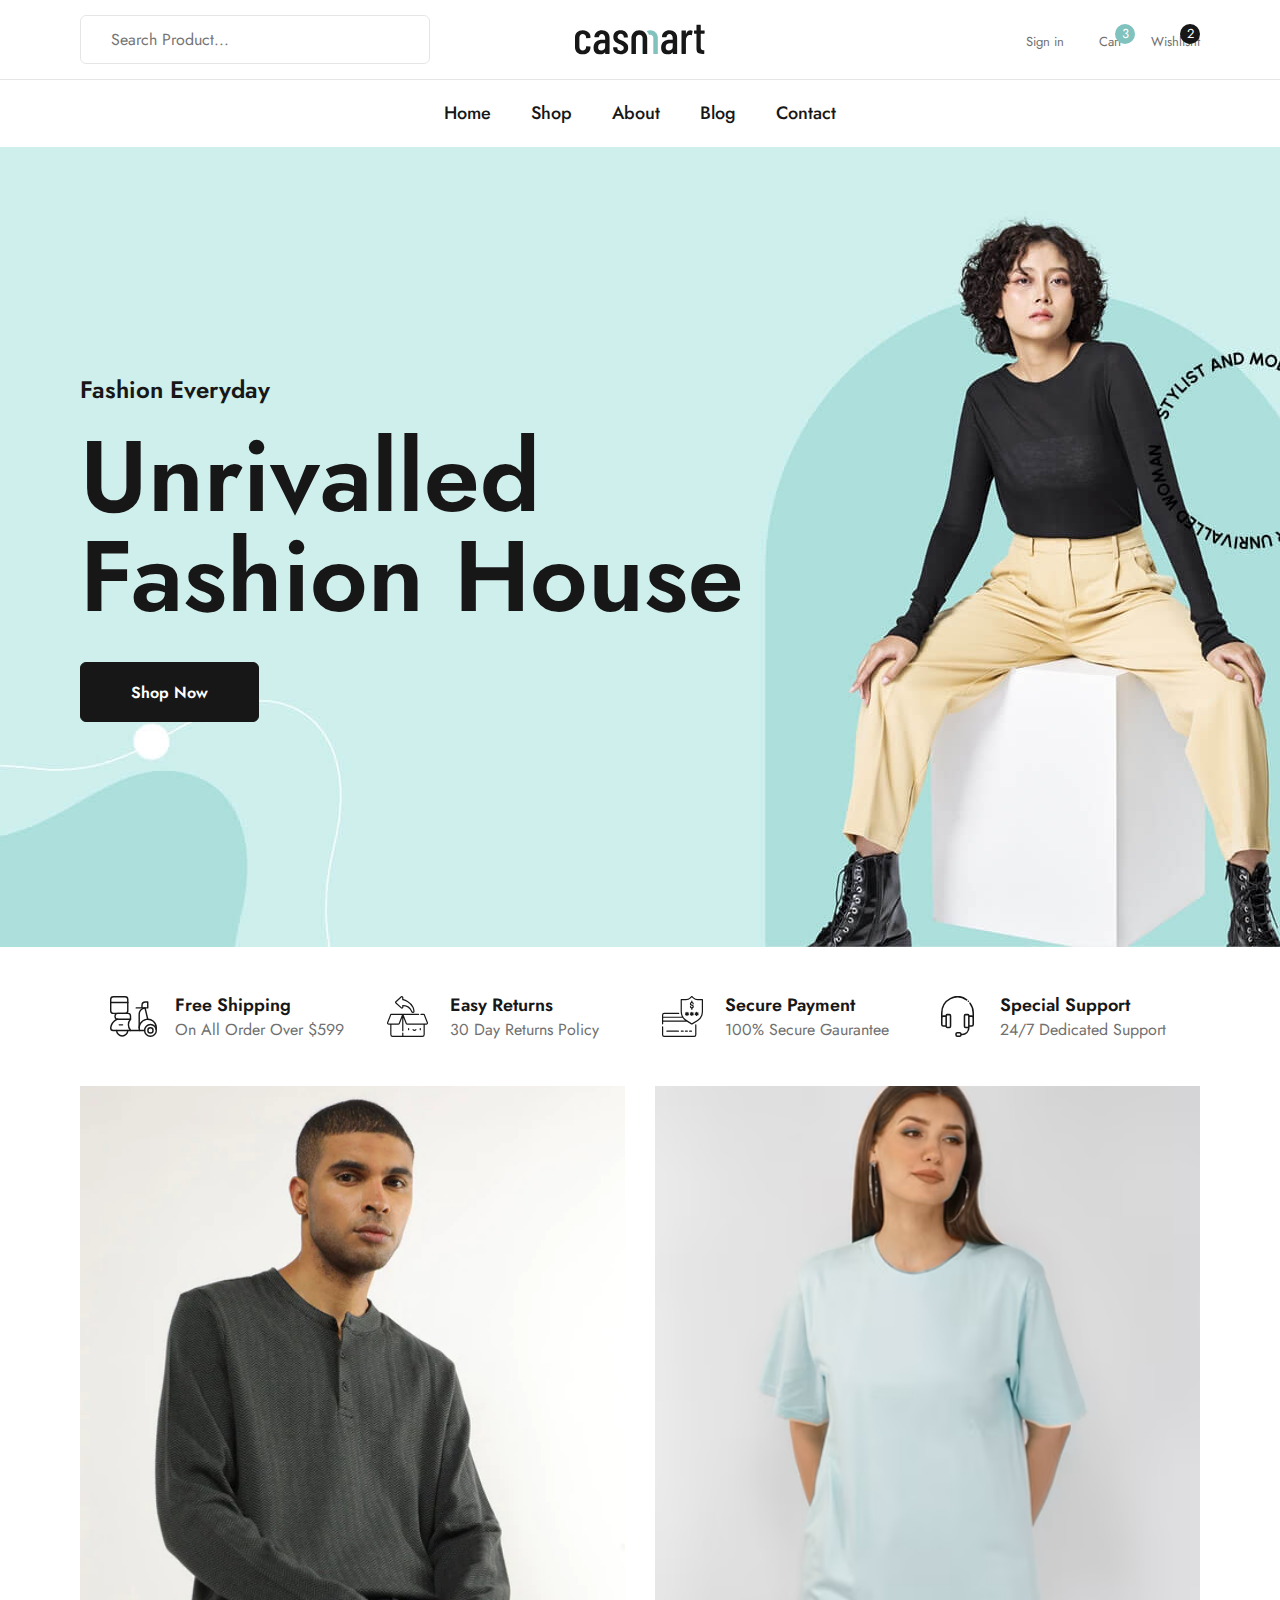
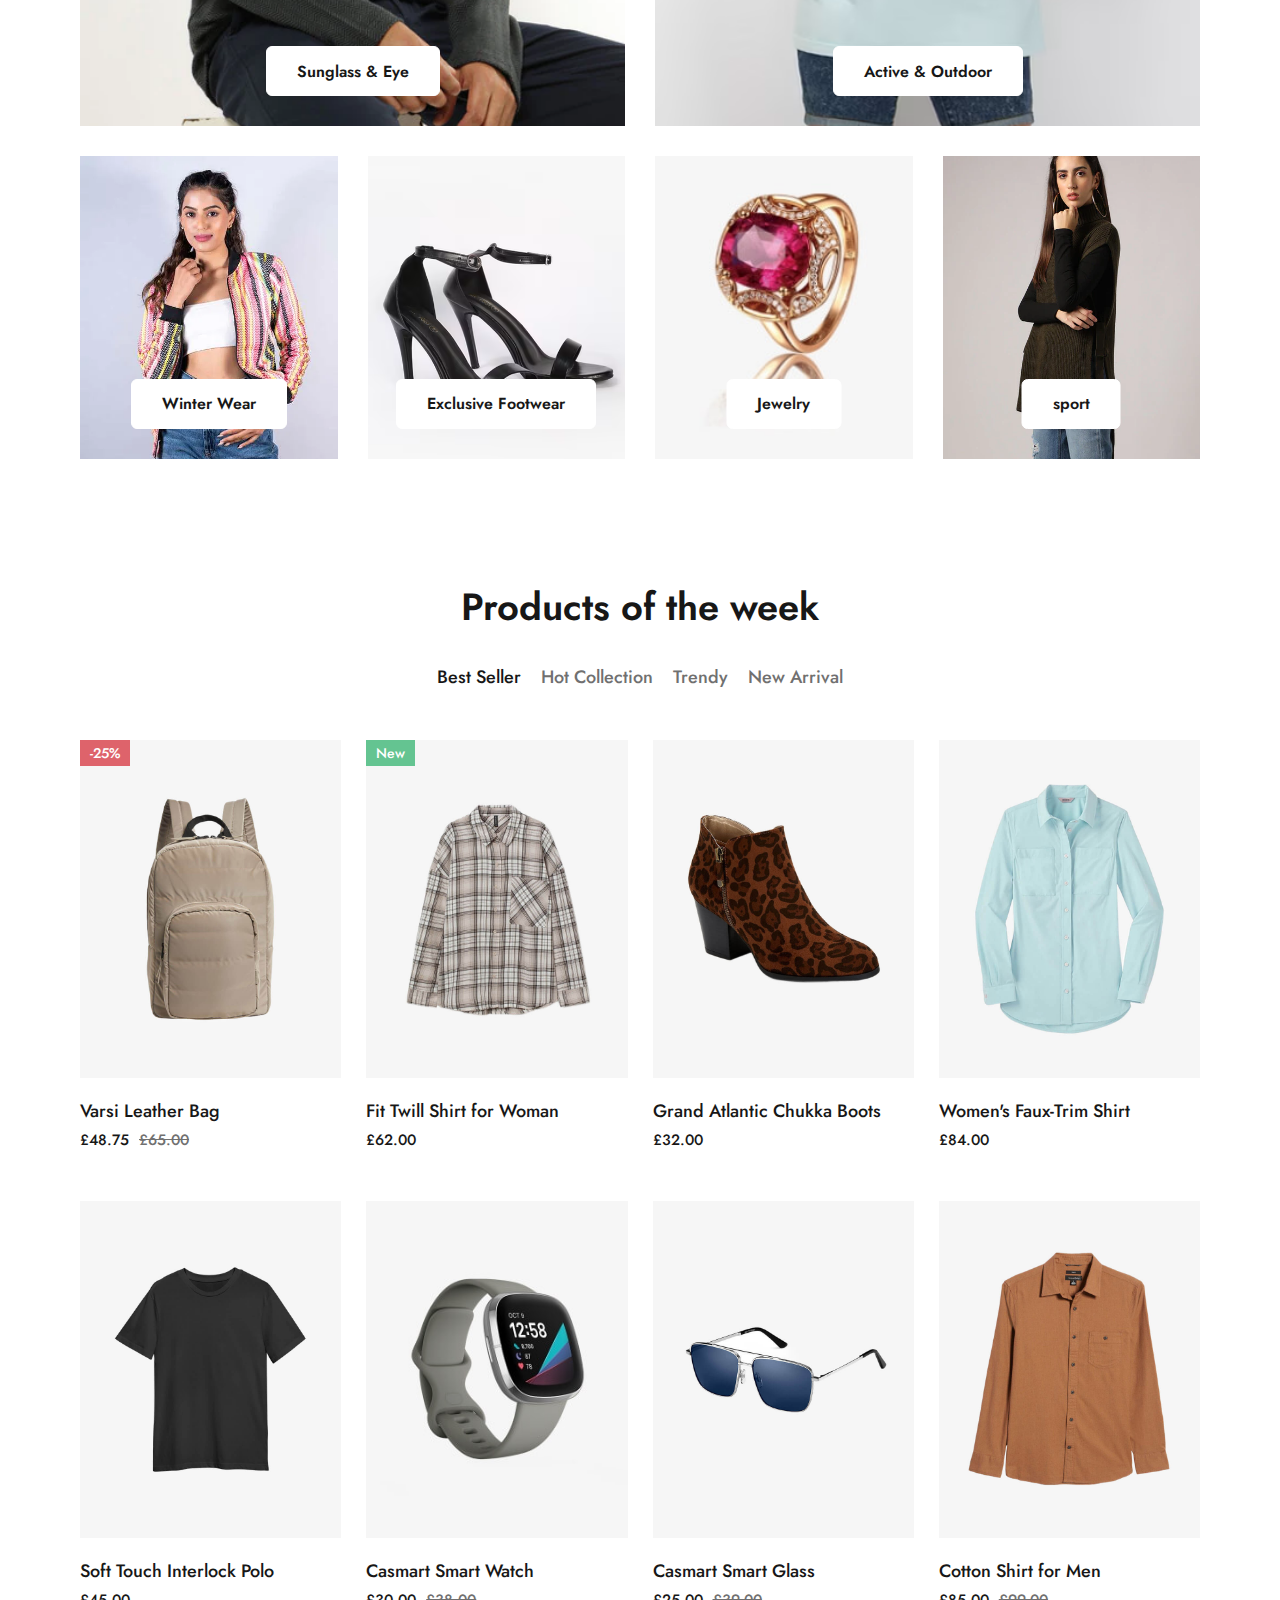
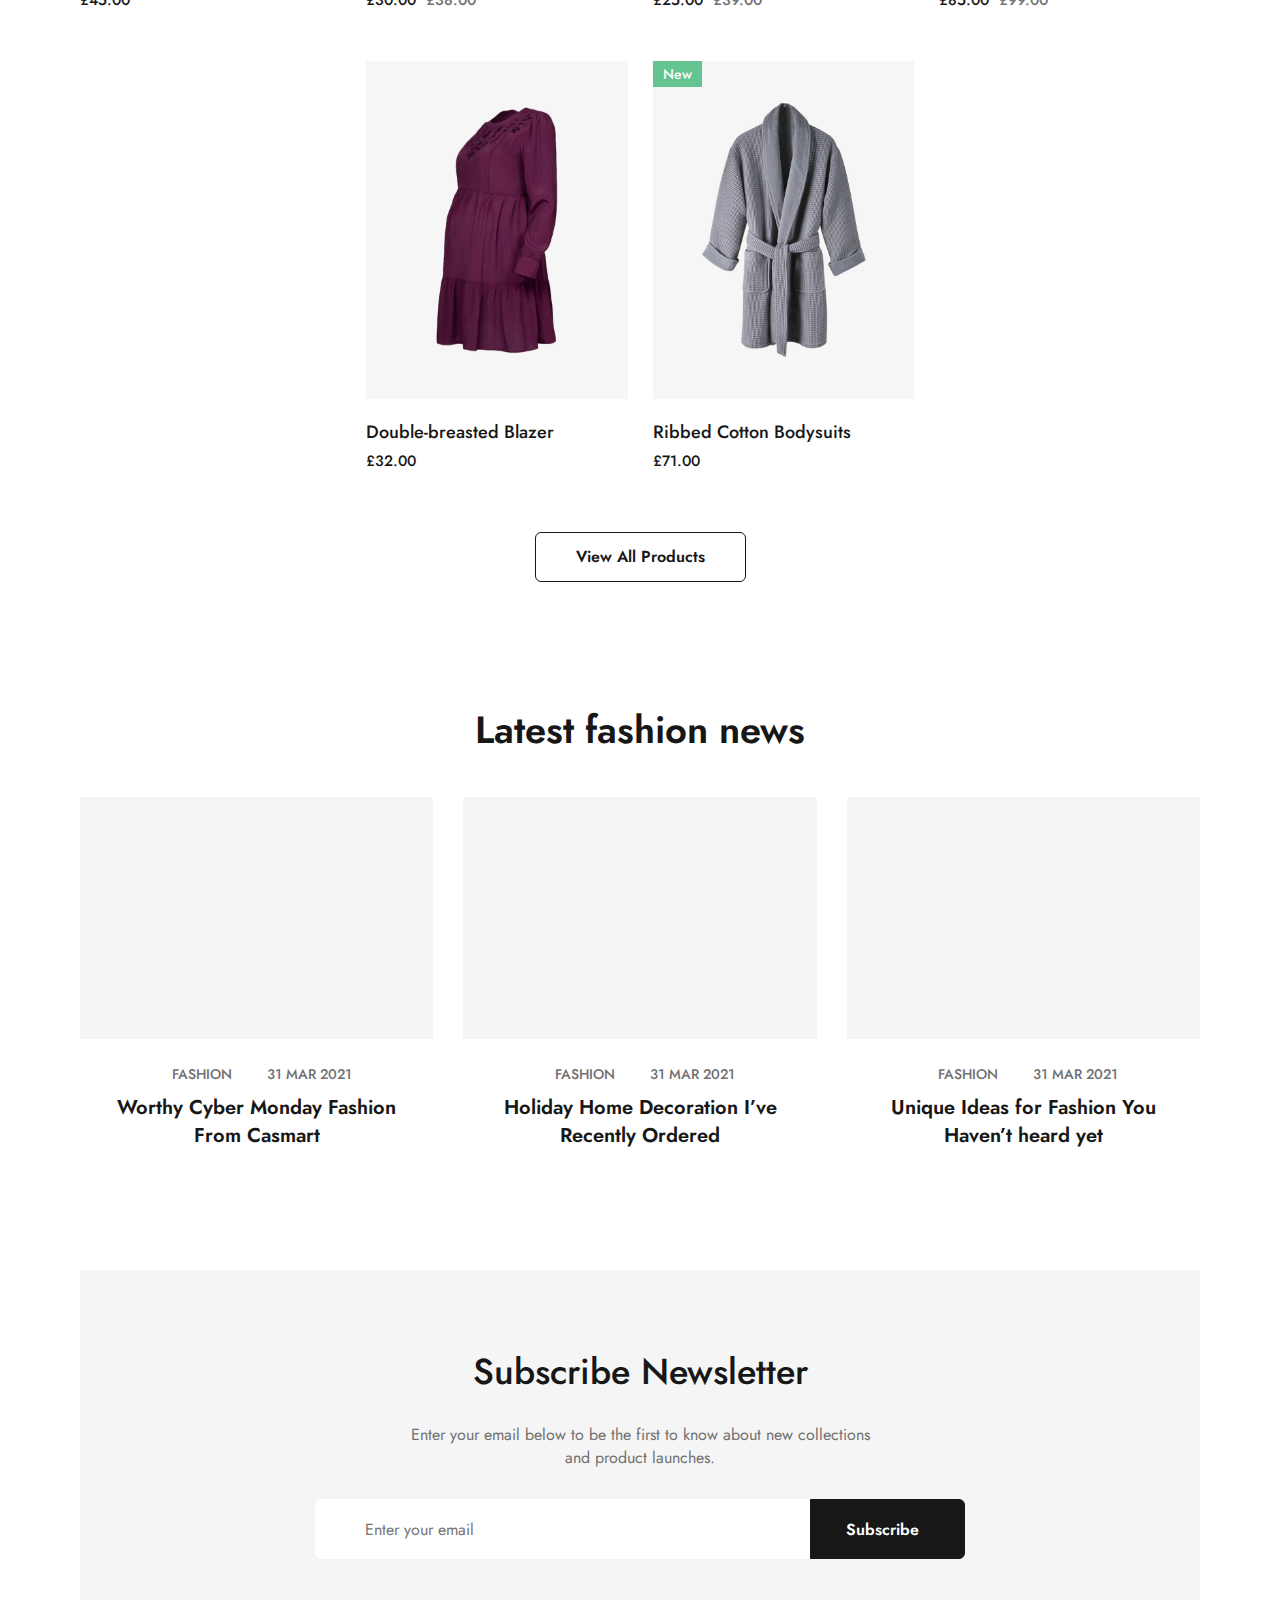
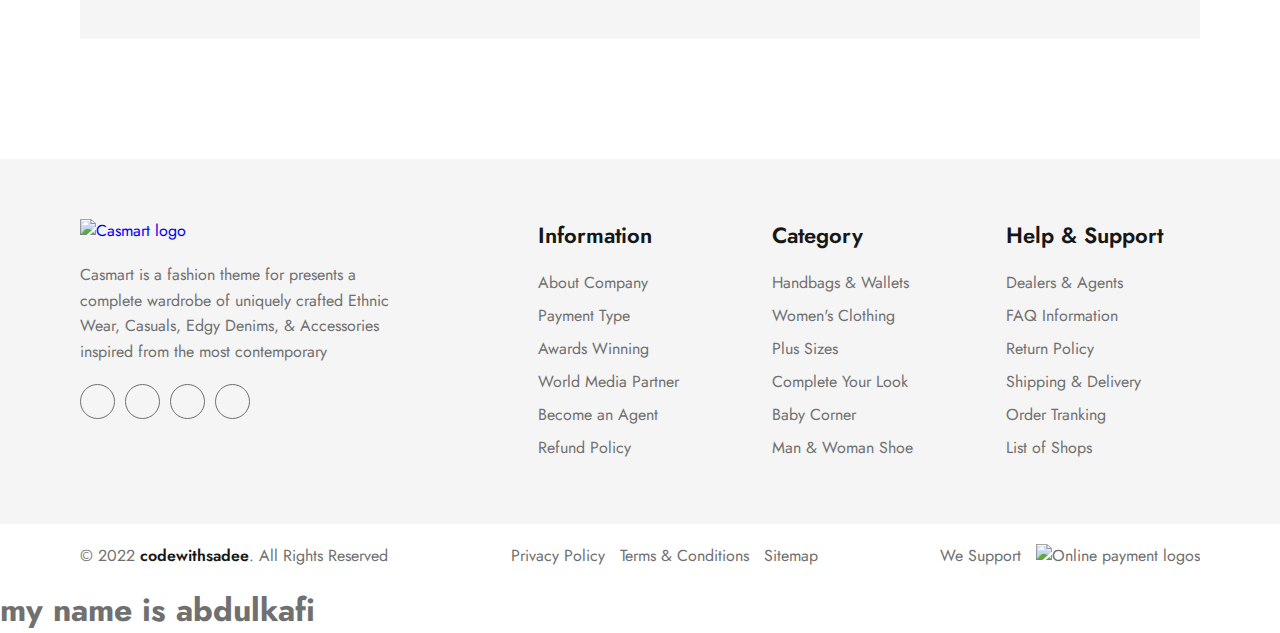
==== commit f52254ba: "init" ====
--- a/javascript par/index.html
+++ b/javascript par/index.html
@@ -1197,6 +1197,7 @@
           </div>
         </div>
       </div>
+      <h1>my name is abdulkafi </h1>
     </footer>
 
     <!-- 
@@ -1204,9 +1205,7 @@
   -->
     <script src="./assets/js/script.js"></script>
 
-    <!-- 
-    - ionicon link
-  -->
+   
     <script
       type="module"
       src="https://unpkg.com/ionicons@5.5.2/dist/ionicons/ionicons.esm.js"
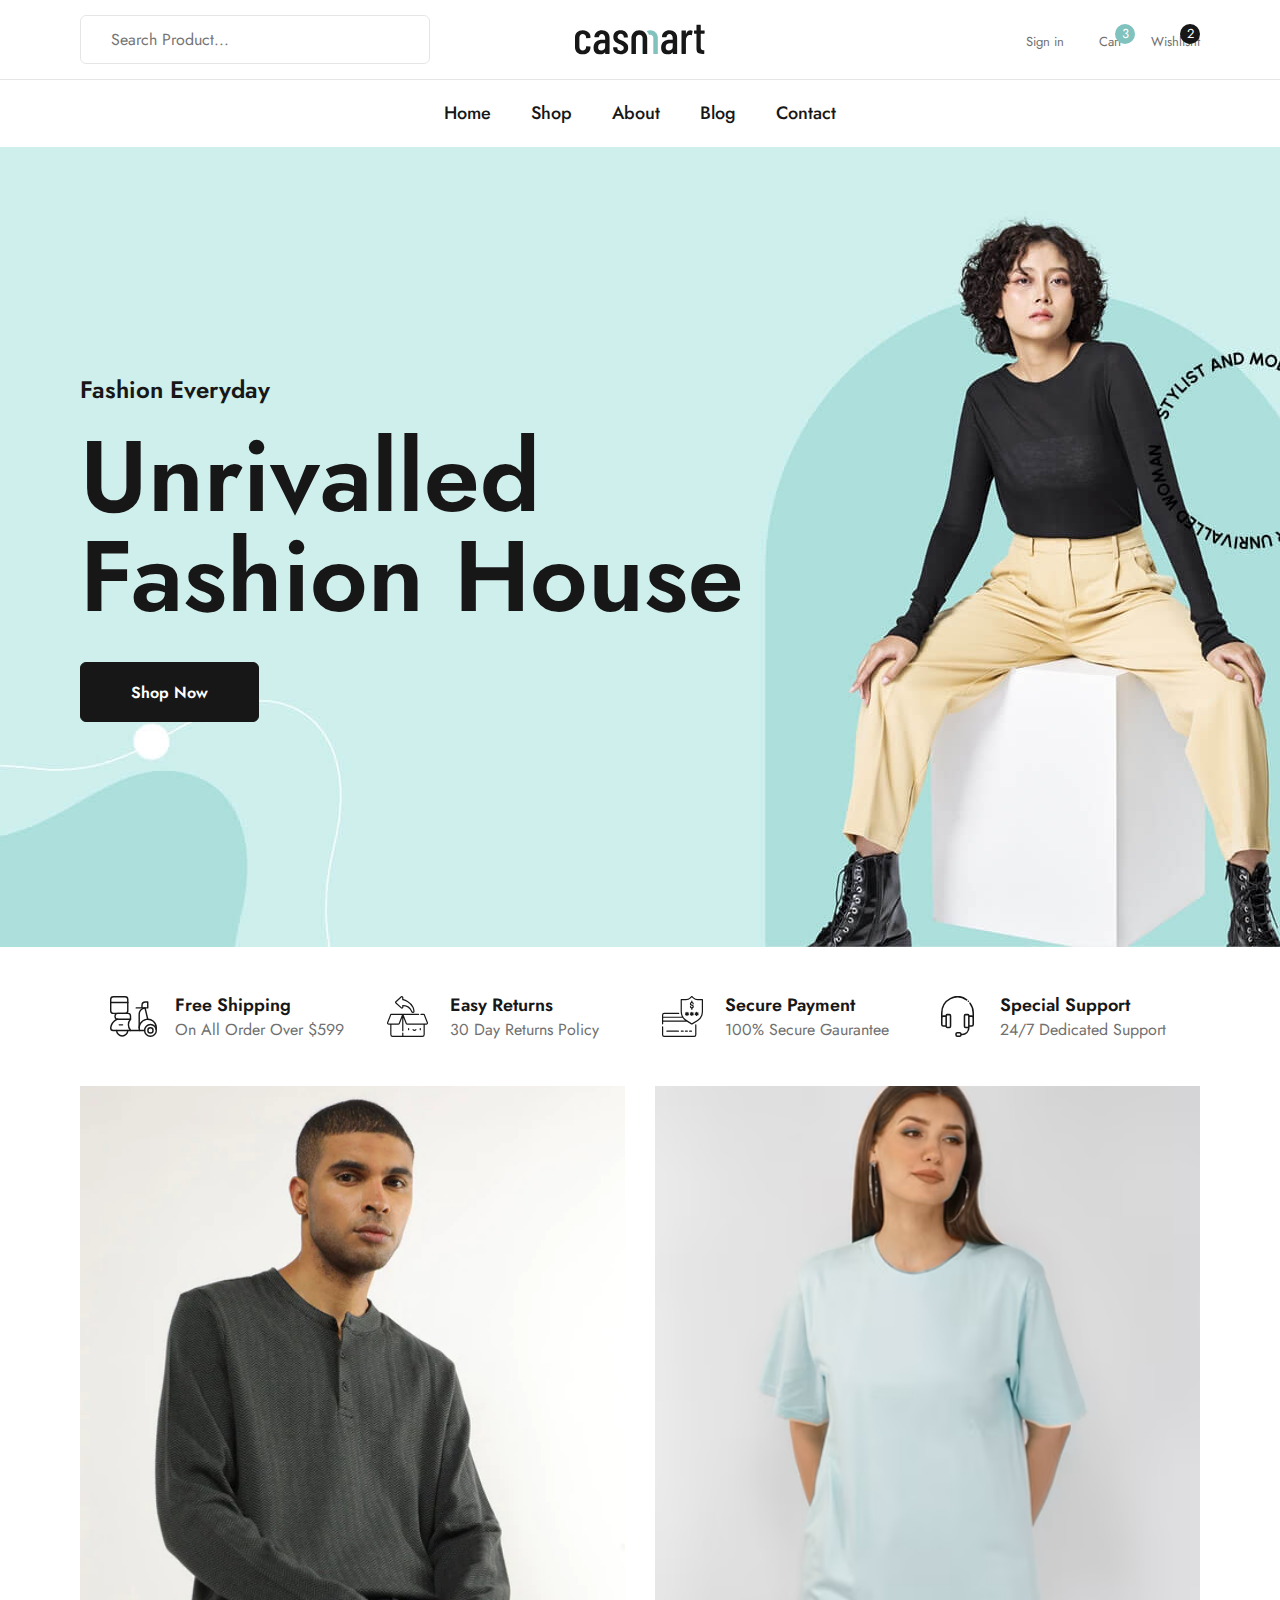
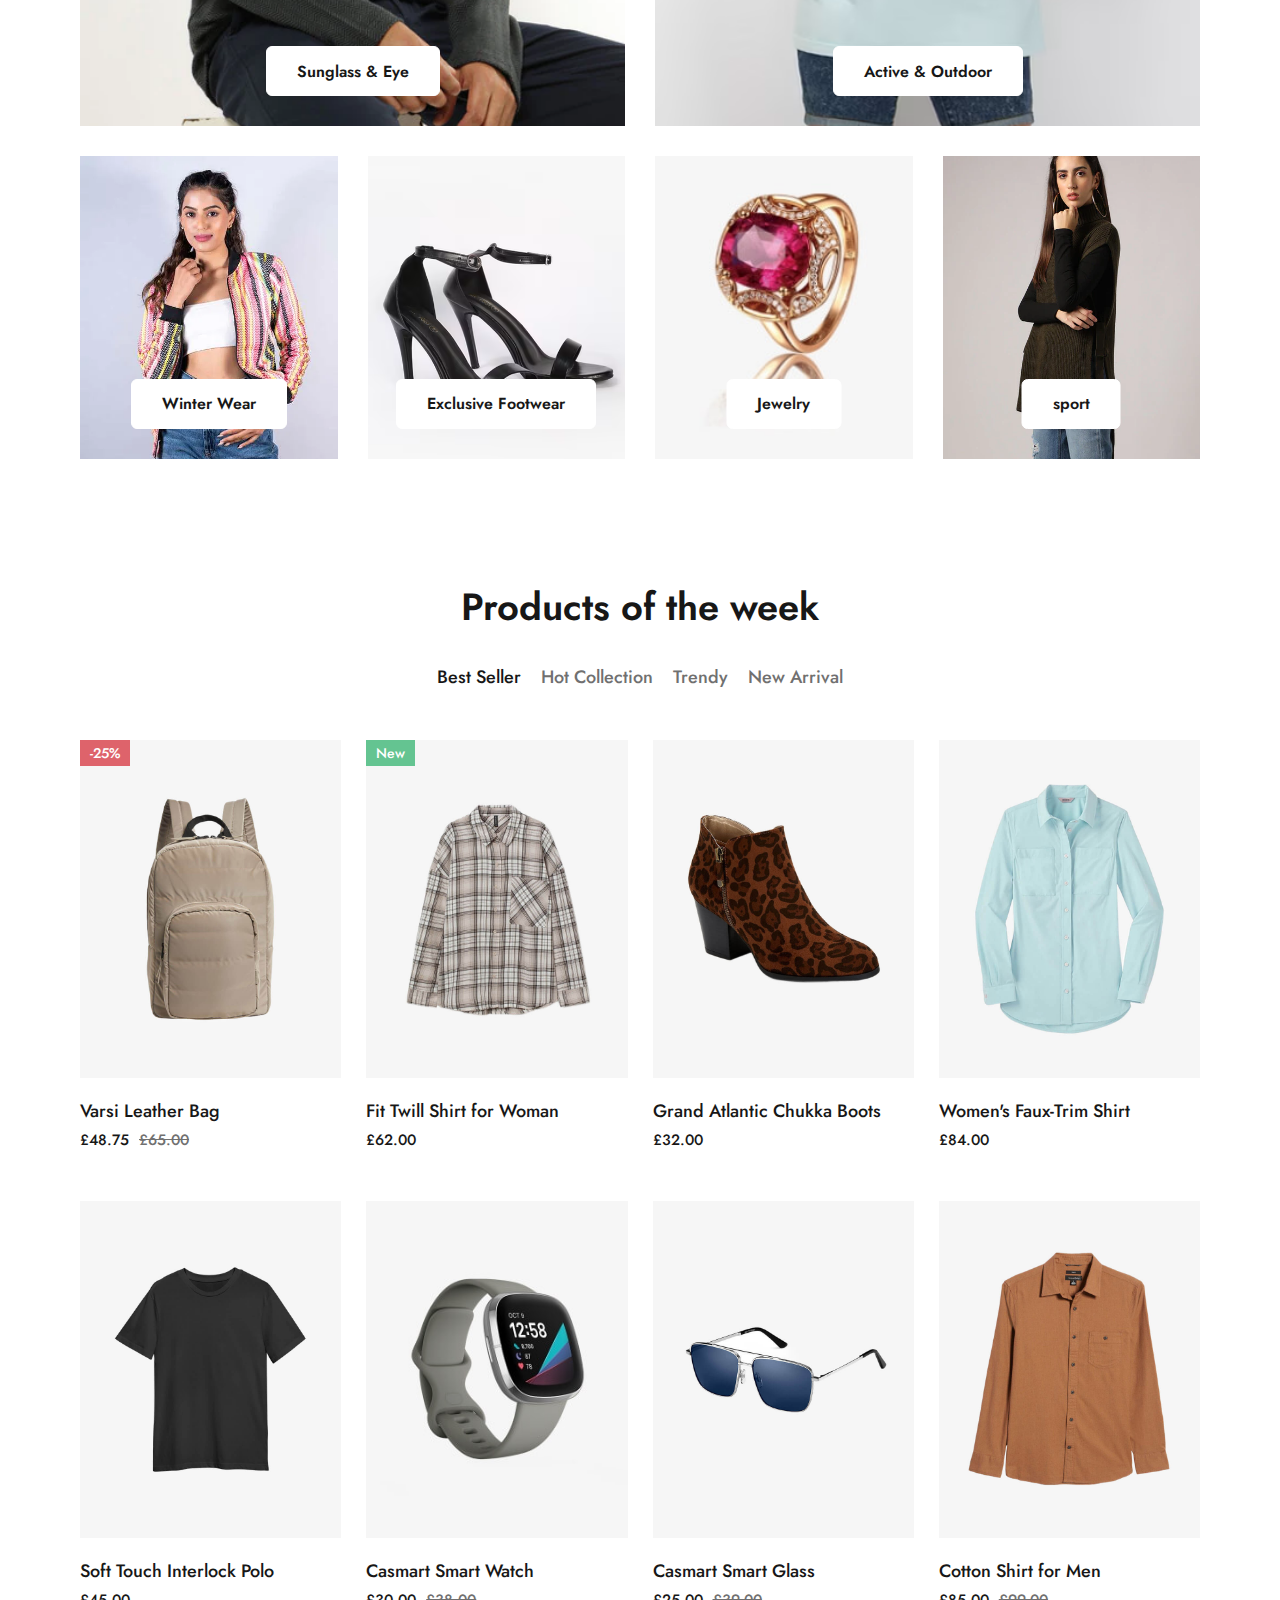
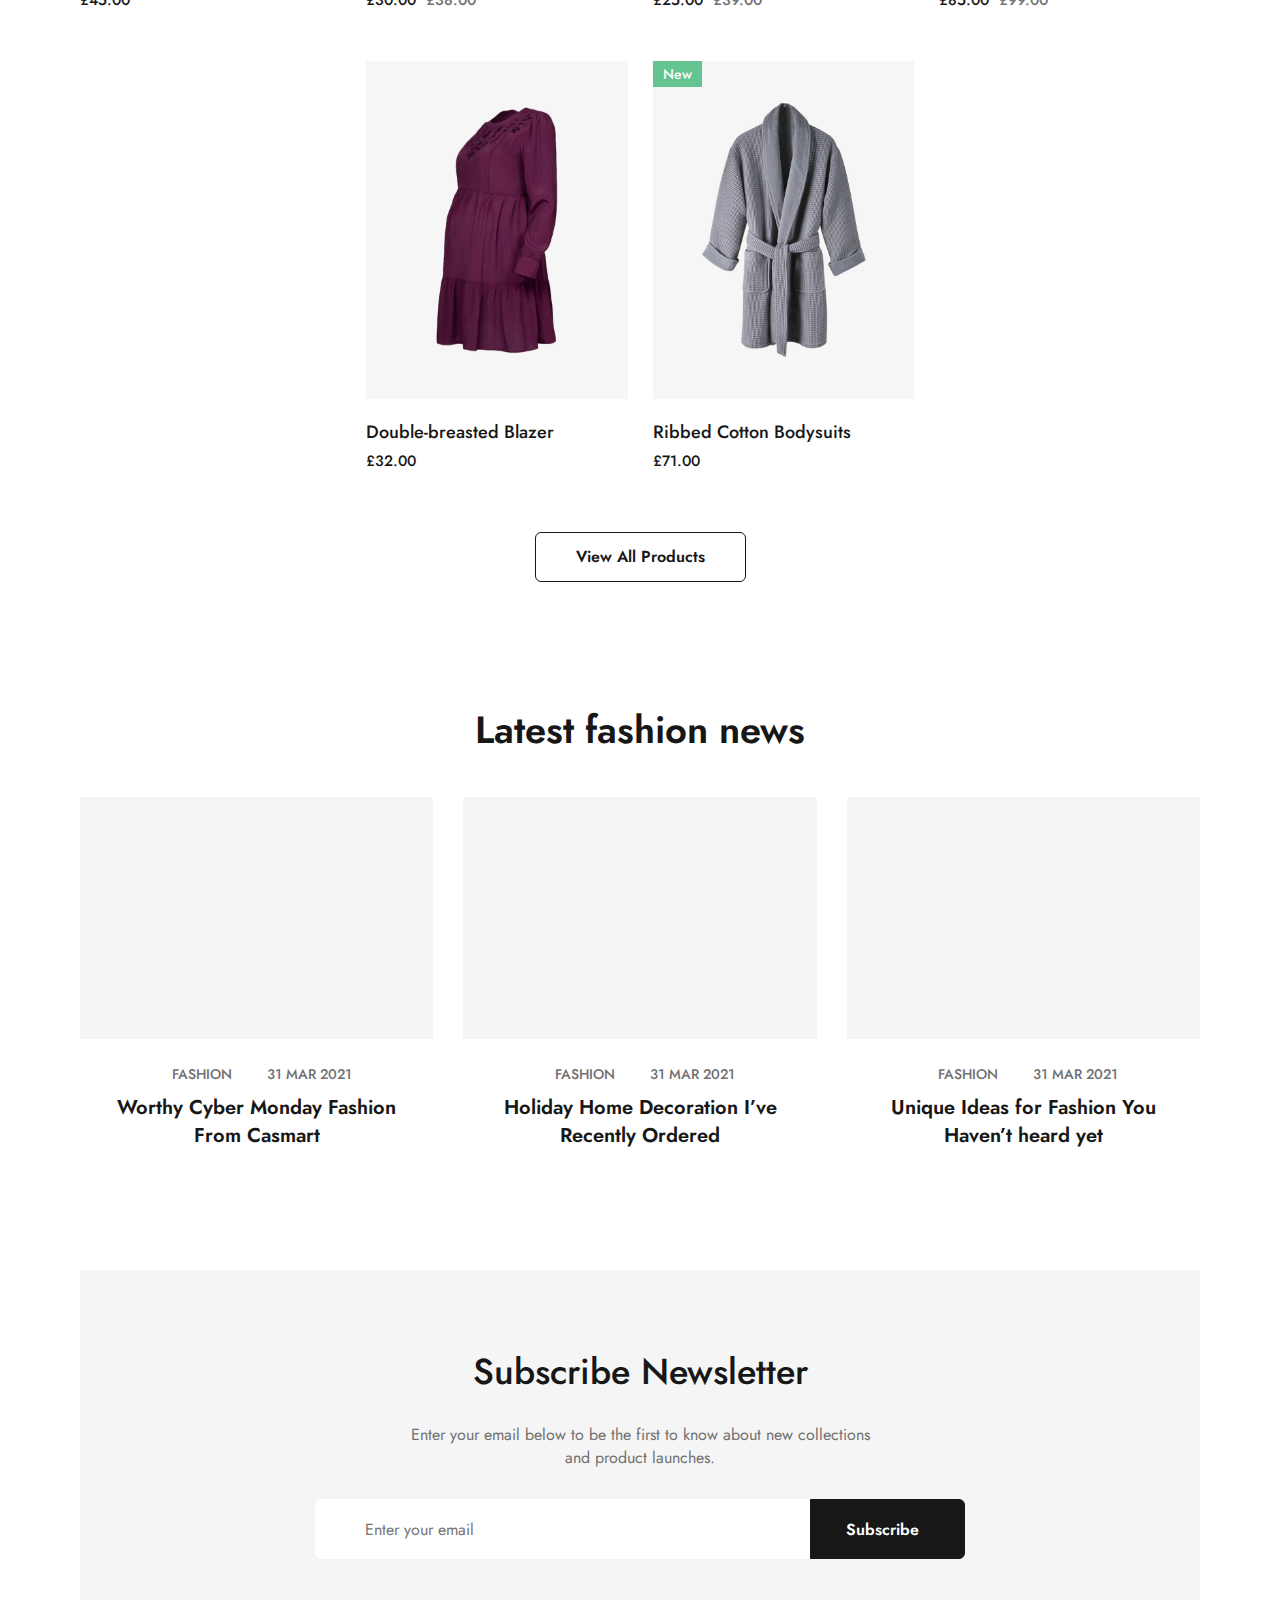
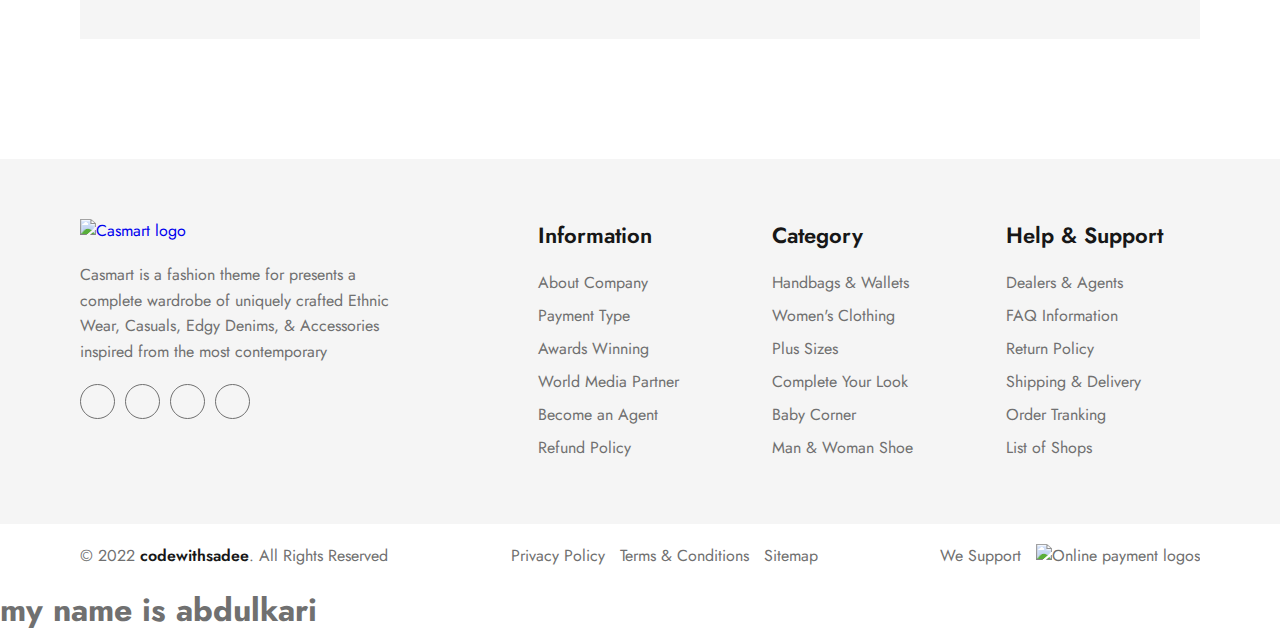
==== commit 5bbb53c4: "add my name" ====
--- a/javascript par/index.html
+++ b/javascript par/index.html
@@ -37,12 +37,7 @@
         </div>
 
         <a href="#" class="logo">
-          <img
-            src="img/logo.svg"
-            alt="Casmart logo"
-            width="130"
-            height="31"
-          />
+          <img src="img/logo.svg" alt="Casmart logo" width="130" height="31" />
         </a>
 
         <div class="header-actions">
@@ -157,10 +152,7 @@
             <ul class="service-list">
               <li class="service-item">
                 <div class="service-item-icon">
-                  <img
-                    src="img/service-icon-1.svg"
-                    alt="Service icon"
-                  />
+                  <img src="img/service-icon-1.svg" alt="Service icon" />
                 </div>
 
                 <div class="service-content">
@@ -172,10 +164,7 @@
 
               <li class="service-item">
                 <div class="service-item-icon">
-                  <img
-                    src="img/service-icon-2.svg"
-                    alt="Service icon"
-                  />
+                  <img src="img/service-icon-2.svg" alt="Service icon" />
                 </div>
 
                 <div class="service-content">
@@ -187,10 +176,7 @@
 
               <li class="service-item">
                 <div class="service-item-icon">
-                  <img
-                    src="img/service-icon-3.svg"
-                    alt="Service icon"
-                  />
+                  <img src="img/service-icon-3.svg" alt="Service icon" />
                 </div>
 
                 <div class="service-content">
@@ -202,10 +188,7 @@
 
               <li class="service-item">
                 <div class="service-item-icon">
-                  <img
-                    src="img/service-icon-4.svg"
-                    alt="Service icon"
-                  />
+                  <img src="img/service-icon-4.svg" alt="Service icon" />
                 </div>
 
                 <div class="service-content">
@@ -1197,7 +1180,7 @@
           </div>
         </div>
       </div>
-      <h1>my name is abdulkafi </h1>
+     <h1>my name is abdulkari</h1>
     </footer>
 
     <!-- 
@@ -1205,7 +1188,6 @@
   -->
     <script src="./assets/js/script.js"></script>
 
-   
     <script
       type="module"
       src="https://unpkg.com/ionicons@5.5.2/dist/ionicons/ionicons.esm.js"
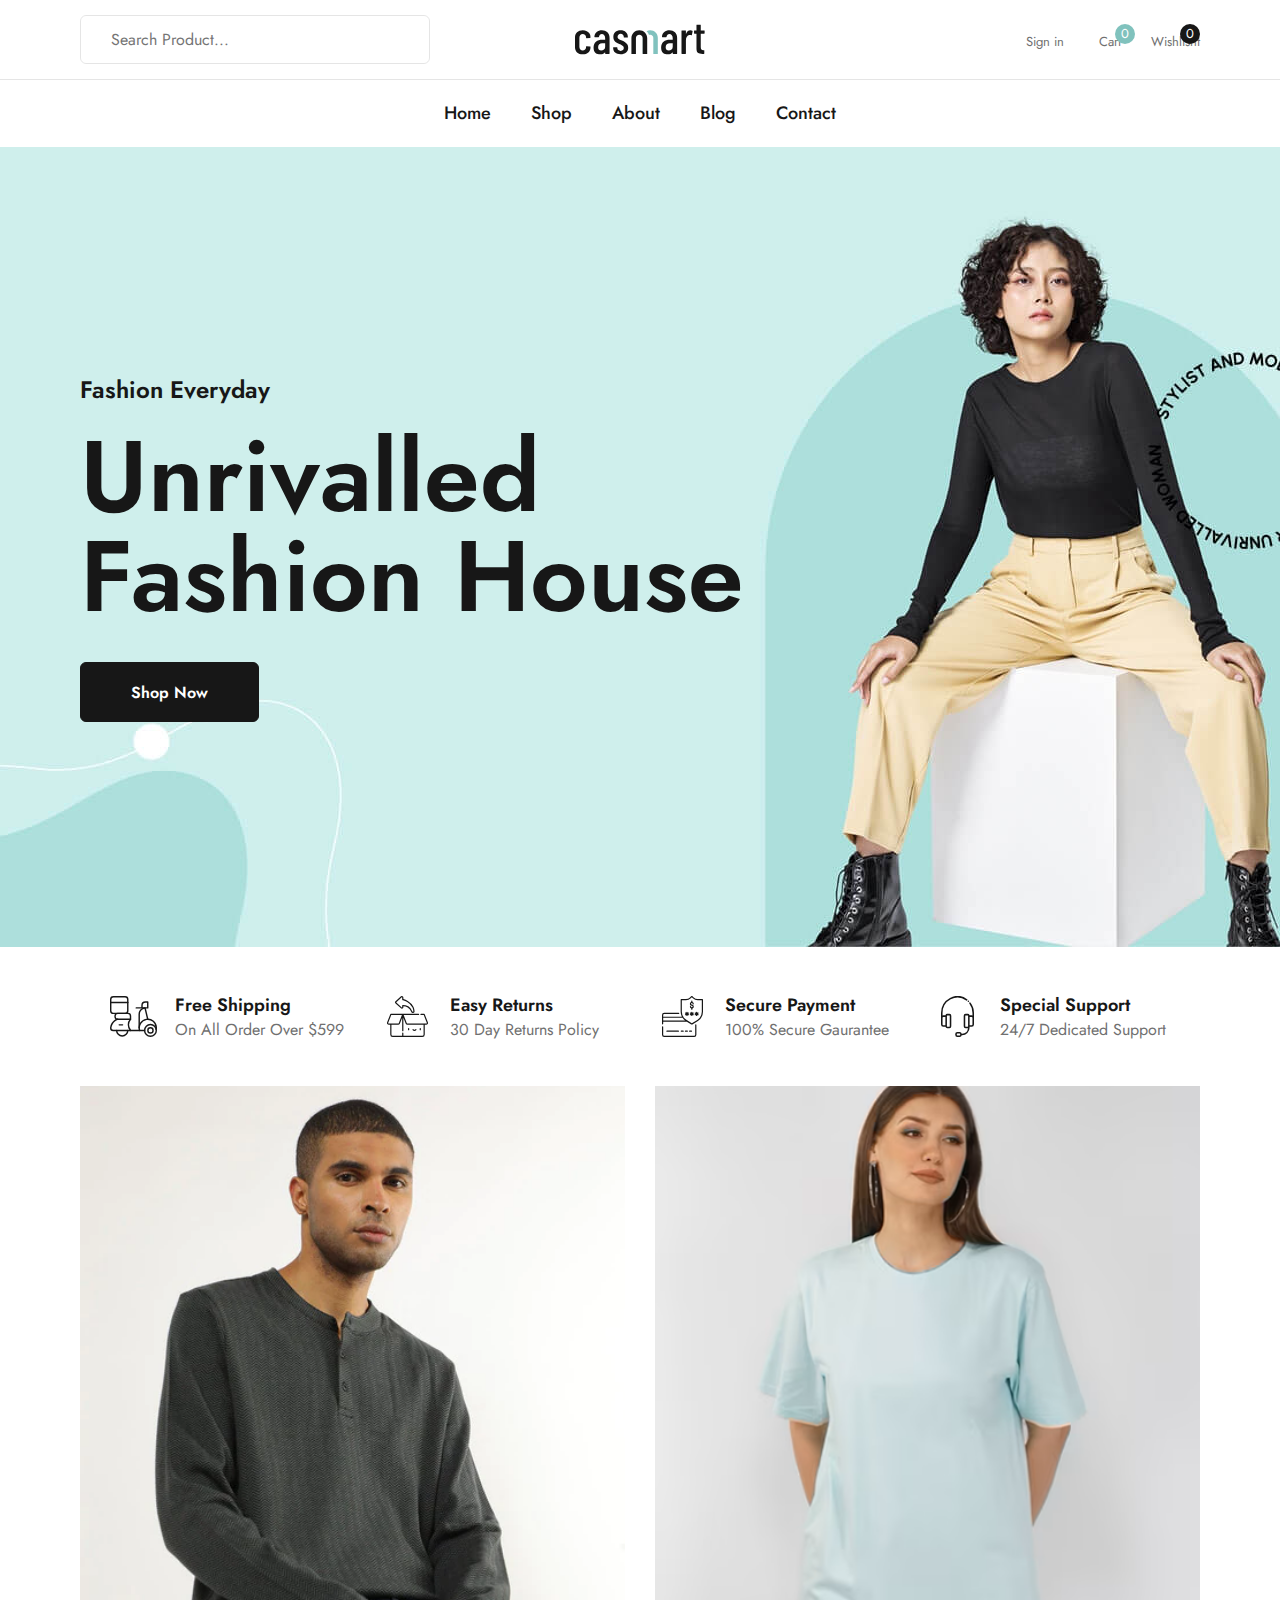
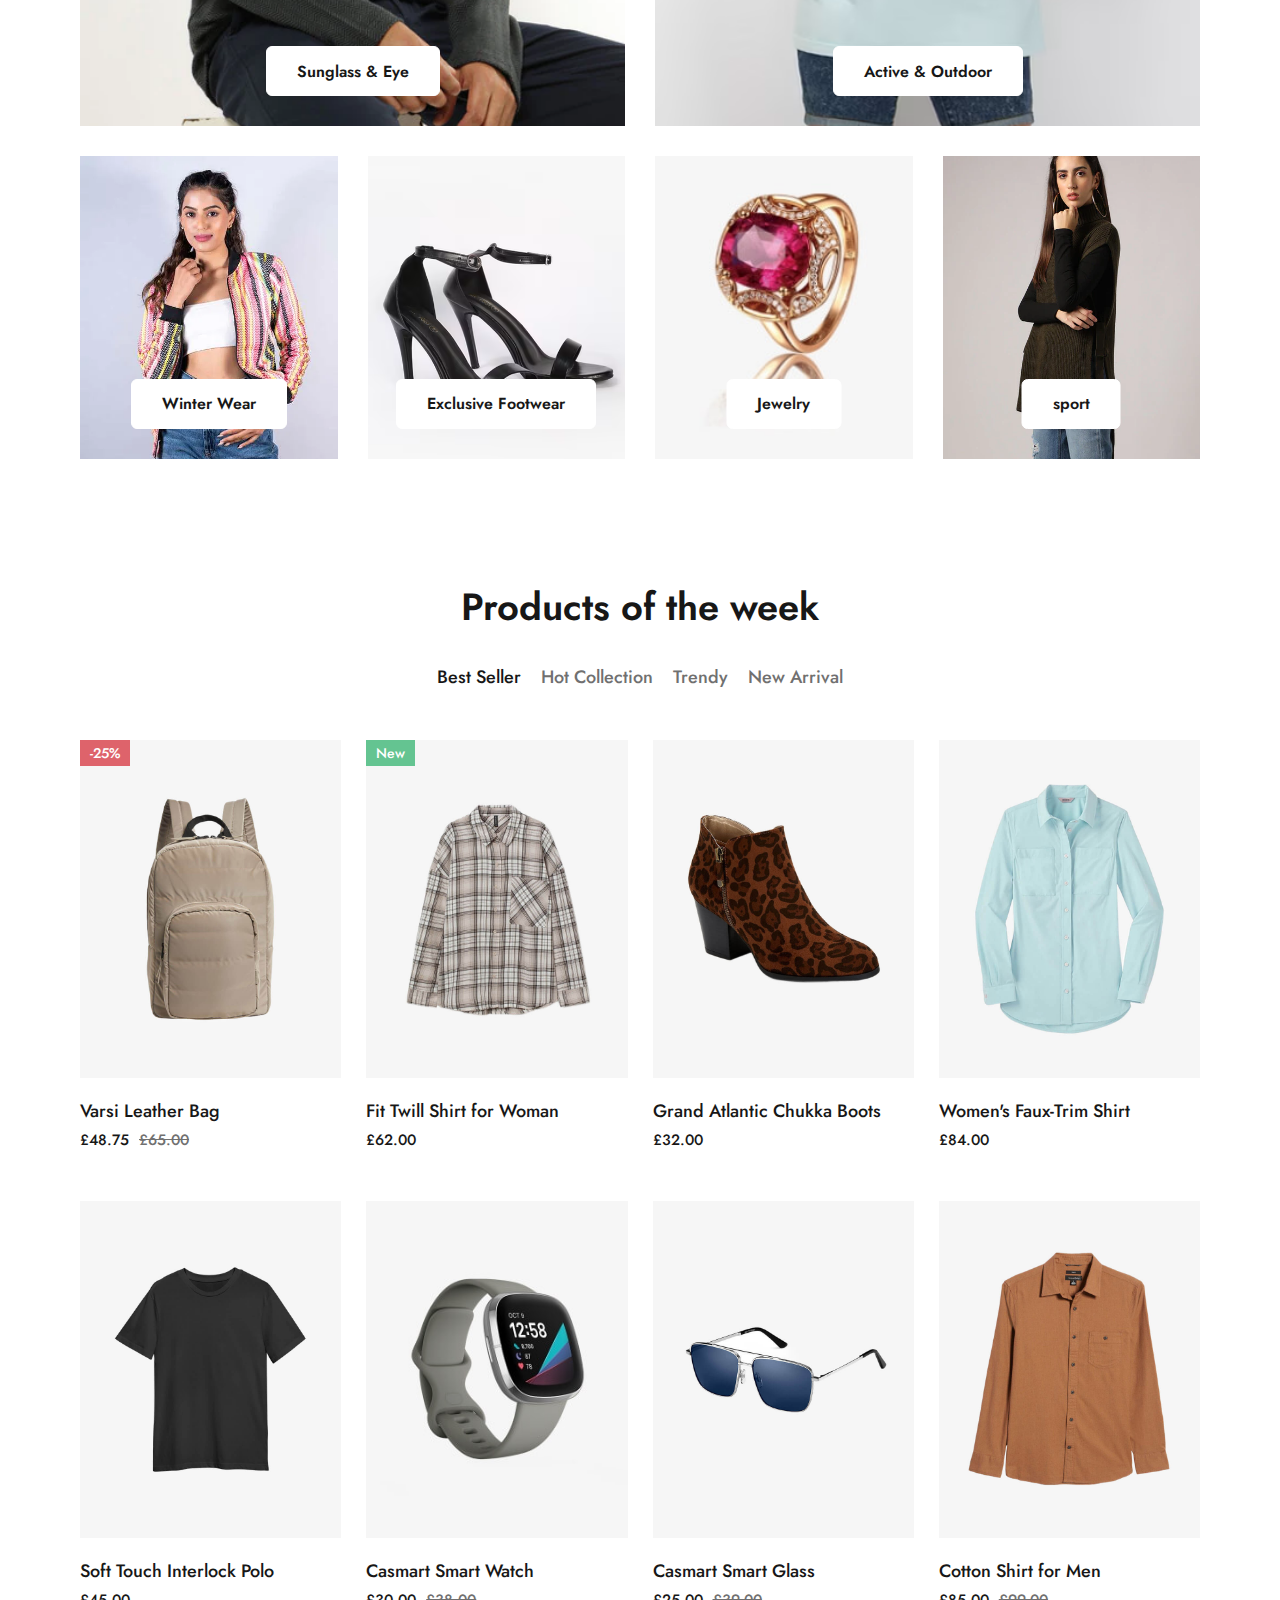
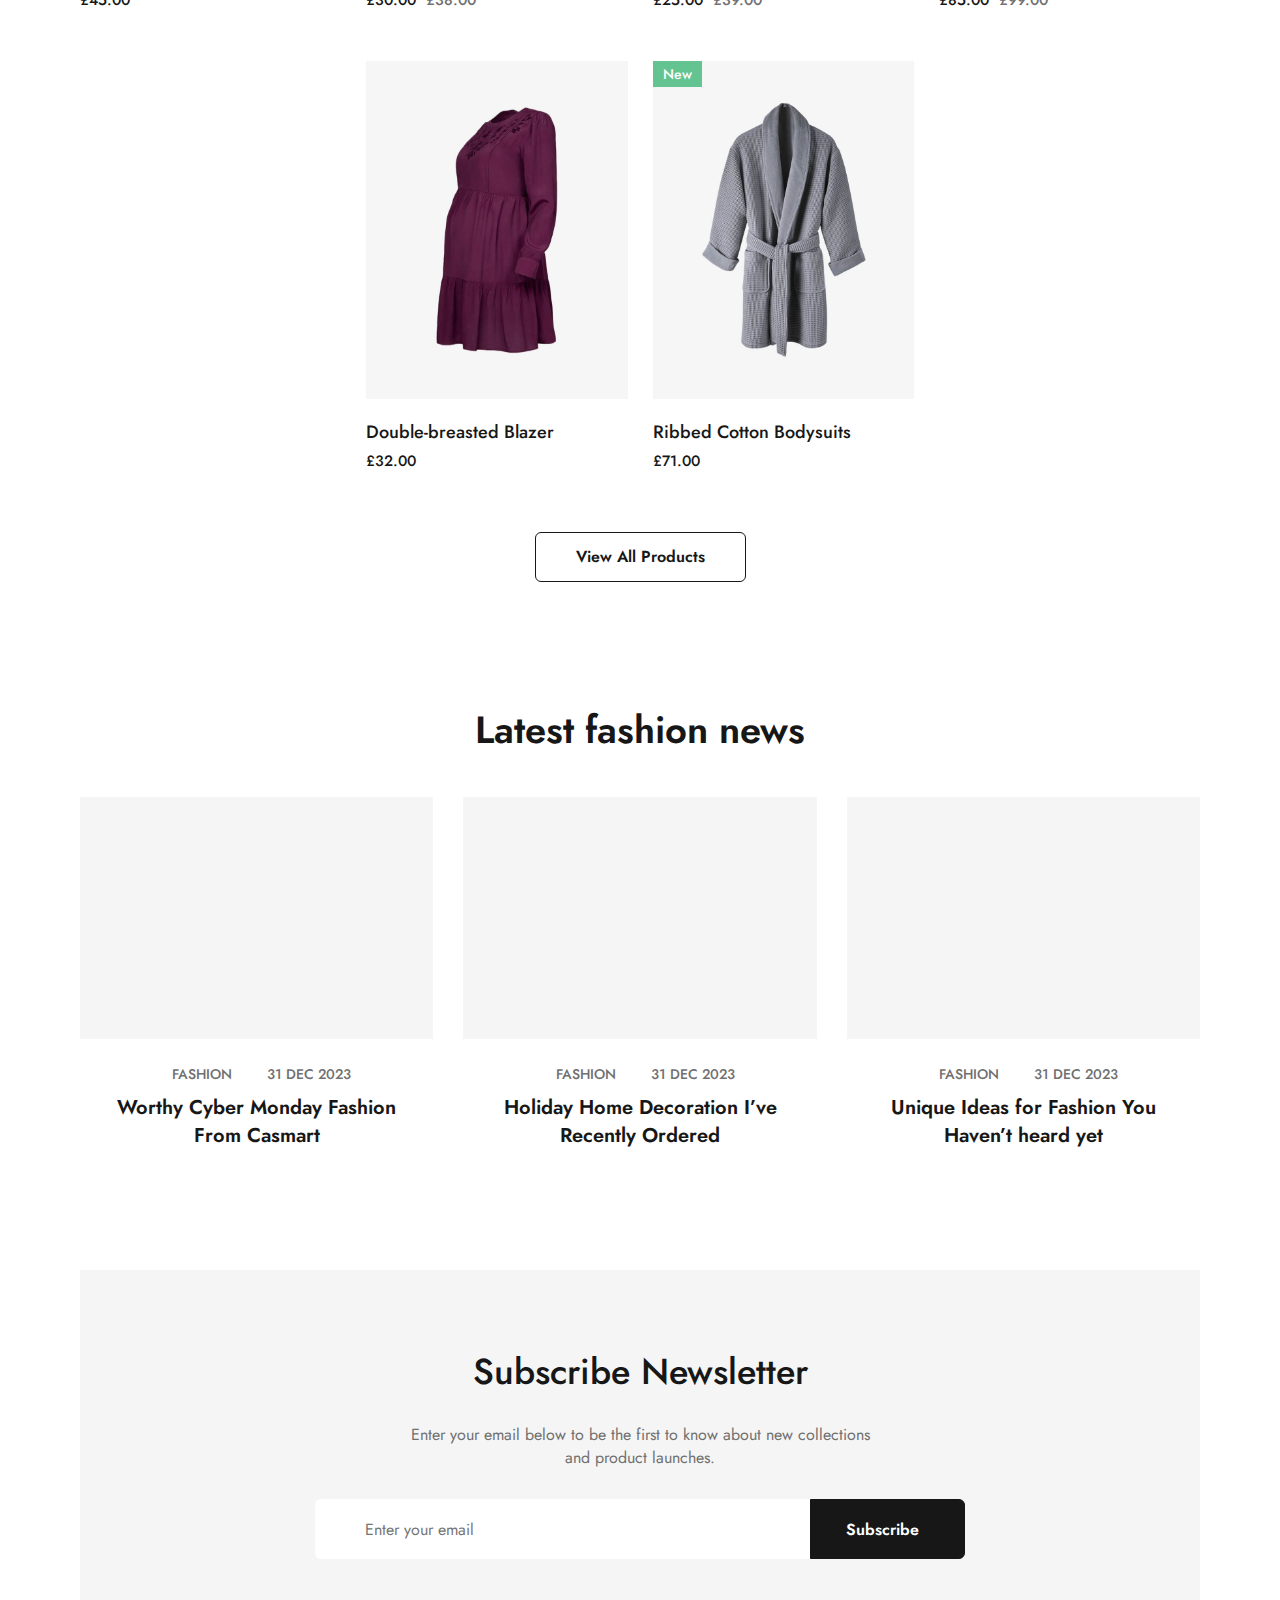
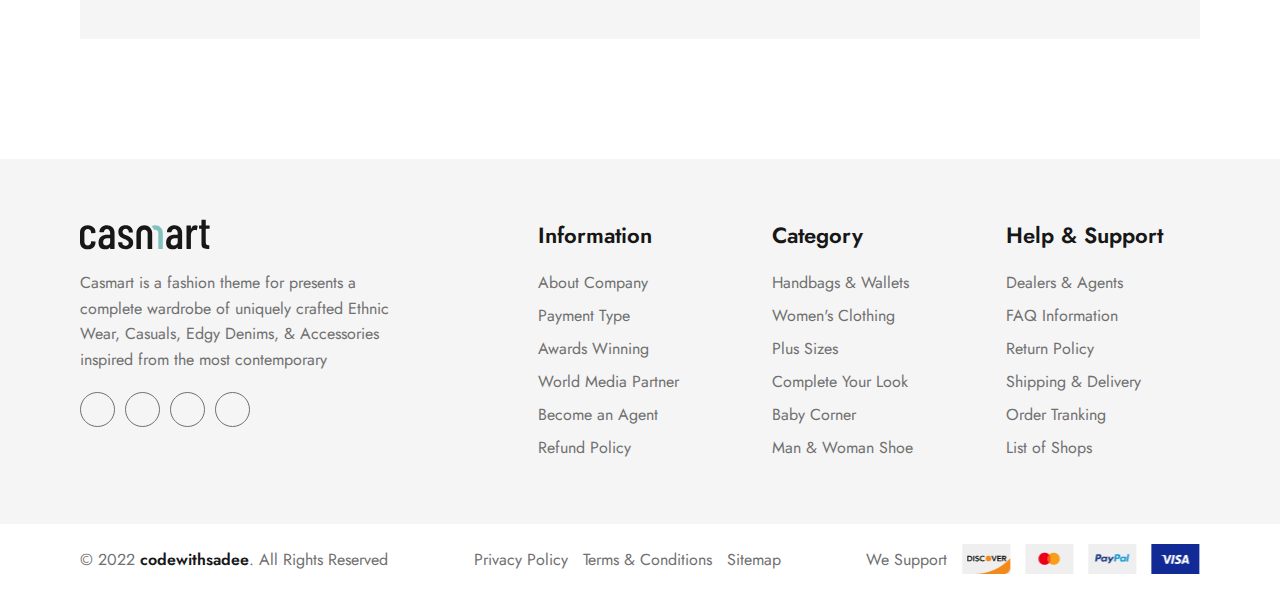
==== commit 39bfcefb: "i add random img" ====
--- a/javascript par/index.html
+++ b/javascript par/index.html
@@ -20,7 +20,7 @@
 
   <body>
     <header class="header" data-header>
-      <div class="container">
+      <div class="container loginNav">
         <div class="overlay" data-overlay></div>
 
         <div class="header-search">
@@ -58,7 +58,7 @@
 
             <p class="header-action-label">Cart</p>
 
-            <div class="btn-badge green" aria-hidden="true">3</div>
+            <div class="btn-badge green" aria-hidden="true">0</div>
           </button>
 
           <button class="header-action-btn">
@@ -66,7 +66,7 @@
 
             <p class="header-action-label">Wishlisht</p>
 
-            <div class="btn-badge" aria-hidden="true">2</div>
+            <div class="btn-badge" aria-hidden="true">0</div>
           </button>
         </div>
 
@@ -102,7 +102,7 @@
             </li>
 
             <li>
-              <a href="#" class="navbar-link">Shop</a>
+              <a href="#shop" class="navbar-link">Shop</a>
             </li>
 
             <li>
@@ -114,7 +114,7 @@
             </li>
 
             <li>
-              <a href="#" class="navbar-link">Contact</a>
+              <a href="#contact" class="navbar-link">Contact</a>
             </li>
           </ul>
         </nav>
@@ -305,7 +305,7 @@
         - #PRODUCT
       -->
 
-        <section class="section product">
+        <section class="section product" id="shop">
           <div class="container">
             <h2 class="h2 section-title">Products of the week</h2>
 
@@ -362,7 +362,7 @@
                         class="card-action-btn"
                         aria-label="Add to Whishlist"
                       >
-                        <ion-icon name="heart-outline"></ion-icon>
+                        <ion-icon name="heart-outline" id="hart"></ion-icon>
                       </button>
                     </div>
                   </figure>
@@ -841,7 +841,7 @@
         - #BLOG
       -->
 
-        <section class="section blog">
+        <section class="section blog" id="blog">
           <div class="container">
             <h2 class="h2 section-title">Latest fashion news</h2>
 
@@ -851,7 +851,7 @@
                   <figure class="card-banner">
                     <a href="#">
                       <img
-                        src="./assets/images/blog-1.jpg"
+                        src="img/instagram-6.jpg"
                         alt="Worthy Cyber Monday Fashion From Casmart"
                         loading="lazy"
                         width="1020"
@@ -873,7 +873,7 @@
                         <ion-icon name="time-outline"></ion-icon>
 
                         <a href="#" class="card-meta-link">
-                          <time datetime="2021-03-31">31 Mar 2021</time>
+                          <time datetime="2021-03-31">31 Dec 2023</time>
                         </a>
                       </li>
                     </ul>
@@ -890,7 +890,7 @@
                   <figure class="card-banner">
                     <a href="#">
                       <img
-                        src="./assets/images/blog-2.jpg"
+                        src="img/musthave-9.png"
                         alt="Holiday Home Decoration I’ve Recently Ordered"
                         loading="lazy"
                         width="1020"
@@ -912,7 +912,7 @@
                         <ion-icon name="time-outline"></ion-icon>
 
                         <a href="#" class="card-meta-link">
-                          <time datetime="2021-03-31">31 Mar 2021</time>
+                          <time datetime="2021-03-31">31 Dec 2023</time>
                         </a>
                       </li>
                     </ul>
@@ -931,7 +931,7 @@
                   <figure class="card-banner">
                     <a href="#">
                       <img
-                        src="./assets/images/blog-3.jpg"
+                        src="img/news-2.jpg"
                         alt="Unique Ideas for Fashion You Haven’t heard yet"
                         loading="lazy"
                         width="1020"
@@ -953,7 +953,7 @@
                         <ion-icon name="time-outline"></ion-icon>
 
                         <a href="#" class="card-meta-link">
-                          <time datetime="2021-03-31">31 Mar 2021</time>
+                          <time datetime="2021-03-31">31 dec 2023</time>
                         </a>
                       </li>
                     </ul>
@@ -974,7 +974,7 @@
         - #NEWSLETTER
       -->
 
-        <section class="section newsletter">
+        <section class="section newsletter" id="contact">
           <div class="container">
             <div
               class="newsletter-card"
@@ -1021,7 +1021,7 @@
         <div class="container">
           <div class="footer-brand">
             <a href="#" class="logo">
-              <img src="./assets/images/logo.svg" alt="Casmart logo" />
+              <img src="img/logo.svg" alt="Casmart logo" />
             </a>
 
             <p class="footer-text">
@@ -1149,6 +1149,71 @@
         </div>
       </div>
 
+      <div class="containerr">
+        <div class="card">
+          <div class="closeModel">
+            <button class="closeContent">X</button>
+          </div>
+          <h2>Login Form</h2>
+          <form>
+            <label for="username">Username</label>
+            <input
+              type="text"
+              id="username"
+              placeholder="Enter your username"
+              required
+            />
+
+            <label for="password">Password</label>
+            <input
+              type="password"
+              id="password"
+              placeholder="Enter your password"
+              required
+            />
+
+            <button type="submit">Login</button>
+          </form>
+          <div class="switch">
+            Don't have an account?
+            <a href="#" class="userInfo">Register here</a>
+          </div>
+        </div>
+
+        <div class="card" style="display: none">
+          <div class="closeModel">
+            <button class="closeContent">X</button>
+          </div>
+          <h2>Register Form</h2>
+          <form>
+            <label for="fullname">Full Name</label>
+            <input
+              type="text"
+              id="fullname"
+              placeholder="Enter your full name"
+              required
+            />
+
+            <label for="email">Email</label>
+            <input type="email" id="email" placeholder="Enter your email" />
+
+            <label for="new-password">New Password</label>
+            <input
+              type="password"
+              id="new-password"
+              placeholder="Enter your new password"
+              required
+            />
+
+            <button type="submit">Register</button>
+          </form>
+          <div class="switch">
+            Already have an account?
+            <a href="#" class="cureentUser">Login here</a>
+          </div>
+        </div>
+      </div>
+
       <div class="footer-bottom">
         <div class="container">
           <p class="copyright">
@@ -1173,14 +1238,13 @@
             <p class="payment-title">We Support</p>
 
             <img
-              src="./assets/images/payment-img.png"
+              src="img/payment-img.png"
               alt="Online payment logos"
               class="payment-img"
             />
           </div>
         </div>
       </div>
-     <h1>my name is abdulkari</h1>
     </footer>
 
     <!-- 
@@ -1196,6 +1260,11 @@
       nomodule
       src="https://unpkg.com/ionicons@5.5.2/dist/ionicons/ionicons.js"
     ></script>
+    <script
+      src="https://kit.fontawesome.com/ab60e20547.js"
+      crossorigin="anonymous"
+    ></script>
+
     <script src="abdul.js"></script>
   </body>
 </html>
--- a/javascript par/css.css
+++ b/javascript par/css.css
@@ -6,16 +6,11 @@
  * copyright 2022 codewithsadee
  */
 
-
-
-
-
 /*-----------------------------------*\
  * #CUSTOM PROPERTY
 \*-----------------------------------*/
 
 :root {
-
   /**
    * colors
    */
@@ -63,33 +58,36 @@
    */
 
   --section-padding: 60px;
-
-}
-
-
-
-
+}
 
 /*-----------------------------------*\
  * #RESET
 \*-----------------------------------*/
 
-*, *::before, *::after {
+*,
+*::before,
+*::after {
   margin: 0;
   padding: 0;
   box-sizing: border-box;
 }
 
-li { list-style: none; }
-
-a { text-decoration: none; }
+li {
+  list-style: none;
+}
+
+a {
+  text-decoration: none;
+}
 
 a,
 img,
 span,
 input,
 button,
-ion-icon { display: block; }
+ion-icon {
+  display: block;
+}
 
 input,
 button {
@@ -108,9 +106,13 @@
   outline-color: var(--middle-blue-green);
 }
 
-img { height: auto; }
-
-ion-icon { pointer-events: none; }
+img {
+  height: auto;
+}
+
+ion-icon {
+  pointer-events: none;
+}
 
 html {
   font-family: var(--ff-jost);
@@ -120,23 +122,26 @@
 
 body {
   background: var(--white);
+
   padding-block: 70px;
 }
-
-
-
-
 
 /*-----------------------------------*\
  * #REUSED STYLE
 \*-----------------------------------*/
 
-.container { padding-inline: 15px; }
+.container {
+  padding-inline: 15px;
+}
 
 a,
-button { transition: var(--transition-1); }
-
-h3 > a { color: inherit; }
+button {
+  transition: var(--transition-1);
+}
+
+h3 > a {
+  color: inherit;
+}
 
 .h1,
 .h2,
@@ -151,9 +156,13 @@
   line-height: 1;
 }
 
-.h2 { font-size: var(--fs-2); }
-
-.h3 { font-size: var(--fs-6); }
+.h2 {
+  font-size: var(--fs-2);
+}
+
+.h3 {
+  font-size: var(--fs-6);
+}
 
 .h4 {
   font-size: var(--fs-7);
@@ -206,24 +215,26 @@
   --border-color: var(--eerie-black);
 }
 
-.section { padding-block: var(--section-padding); }
-
-.w-100 { width: 100%; }
+.section {
+  padding-block: var(--section-padding);
+}
+
+.w-100 {
+  width: 100%;
+}
 
 .section-title {
   text-align: center;
   margin-bottom: 30px;
 }
 
-
-
-
-
 /*-----------------------------------*\
  * #HEADER
 \*-----------------------------------*/
 
-.header-search { display: none; }
+.header-search {
+  display: none;
+}
 
 .header {
   position: absolute;
@@ -266,7 +277,9 @@
   transform-origin: right;
 }
 
-.nav-open-btn:is(:hover, :focus) span:nth-child(2) { transform: scaleX(1); }
+.nav-open-btn:is(:hover, :focus) span:nth-child(2) {
+  transform: scaleX(1);
+}
 
 .header-actions {
   background: var(--white);
@@ -301,7 +314,9 @@
   transition: var(--transition-1);
 }
 
-.header-action-btn:is(:hover, :focus) .header-action-label { color: var(--eerie-black); }
+.header-action-btn:is(:hover, :focus) .header-action-label {
+  color: var(--eerie-black);
+}
 
 .header-action-btn .btn-badge {
   position: absolute;
@@ -318,7 +333,9 @@
   border-radius: 50%;
 }
 
-.header-action-btn .btn-badge.green { --background: var(--middle-blue-green); }
+.header-action-btn .btn-badge.green {
+  --background: var(--middle-blue-green);
+}
 
 .navbar {
   background: var(--white);
@@ -347,14 +364,18 @@
   margin-bottom: 60px;
 }
 
-.nav-close-btn ion-icon { font-size: 23px; }
+.nav-close-btn ion-icon {
+  font-size: 23px;
+}
 
 .navbar-link {
   padding-block: 10px;
   color: var(--eerie-black);
 }
 
-.navbar-list > li:not(:last-child) { border-bottom: 1px solid var(--cultured); }
+.navbar-list > li:not(:last-child) {
+  border-bottom: 1px solid var(--cultured);
+}
 
 .overlay {
   position: fixed;
@@ -371,10 +392,6 @@
   pointer-events: all;
 }
 
-
-
-
-
 /*-----------------------------------*\
  * #HERO
 \*-----------------------------------*/
@@ -390,7 +407,9 @@
   align-items: center;
 }
 
-.hero .container { width: 100%; }
+.hero .container {
+  width: 100%;
+}
 
 .hero-subtitle {
   color: var(--eerie-black);
@@ -404,15 +423,13 @@
   max-width: 12ch;
 }
 
-
-
-
-
 /*-----------------------------------*\
  * #SERVICE
 \*-----------------------------------*/
 
-.service { padding-block: 45px; }
+.service {
+  padding-block: 45px;
+}
 
 .service-list {
   display: flex;
@@ -431,25 +448,27 @@
   gap: 20px;
 }
 
-.service-item-icon { width: 45px; }
-
-.service-item-icon img { margin-inline: auto; }
+.service-item-icon {
+  width: 45px;
+}
+
+.service-item-icon img {
+  margin-inline: auto;
+}
 
 .service-item-title {
   color: var(--eerie-black);
   font-size: var(--fs-7);
   font-weight: var(--fw-600);
 }
-
-
-
-
 
 /*-----------------------------------*\
  * #CATETORY
 \*-----------------------------------*/
 
-.category { padding-top: 0; }
+.category {
+  padding-top: 0;
+}
 
 .category-list {
   display: flex;
@@ -476,7 +495,9 @@
   transition: var(--transition-2);
 }
 
-.category-item:hover .category-banner img { transform: scale(1.05); }
+.category-item:hover .category-banner img {
+  transform: scale(1.05);
+}
 
 .category-item .btn {
   position: absolute;
@@ -487,10 +508,6 @@
   padding-inline: 30px;
 }
 
-
-
-
-
 /*-----------------------------------*\
  * #PRODUCT
 \*-----------------------------------*/
@@ -510,7 +527,9 @@
   font-weight: var(--fw-500);
 }
 
-.filter-btn.active { color: var(--eerie-black); }
+.filter-btn.active {
+  color: var(--eerie-black);
+}
 
 .product-list {
   display: flex;
@@ -536,9 +555,13 @@
   padding: 3px 10px;
 }
 
-.product-card .card-badge.red { background: var(--candy-pink); }
-
-.product-card .card-badge.green { background: var(--ocean-green); }
+.product-card .card-badge.red {
+  background: var(--candy-pink);
+}
+
+.product-card .card-badge.green {
+  background: var(--ocean-green);
+}
 
 .product-card .card-actions {
   display: flex;
@@ -556,7 +579,9 @@
   color: var(--eerie-black);
 }
 
-.product-card .card-action-btn:is(:hover, :focus) { border-color: var(--eerie-black); }
+.product-card .card-action-btn:is(:hover, :focus) {
+  border-color: var(--eerie-black);
+}
 
 .product-card .cart-btn {
   flex-grow: 1;
@@ -570,9 +595,13 @@
   color: var(--eerie-black);
 }
 
-.product-card .card-action-btn ion-icon { font-size: 20px; }
-
-.product-card .card-title { margin-bottom: 5px; }
+.product-card .card-action-btn ion-icon {
+  font-size: 20px;
+}
+
+.product-card .card-title {
+  margin-bottom: 5px;
+}
 
 .product-card .card-price {
   color: var(--eerie-black);
@@ -586,17 +615,17 @@
   text-decoration: line-through;
 }
 
-.product .btn { margin-inline: auto; }
-
-
-
-
+.product .btn {
+  margin-inline: auto;
+}
 
 /*-----------------------------------*\
  * #BLOG
 \*-----------------------------------*/
 
-.blog .section-title { margin-bottom: 40px; }
+.blog .section-title {
+  margin-bottom: 40px;
+}
 
 .blog-list {
   display: flex;
@@ -619,9 +648,13 @@
   transition: var(--transition-2);
 }
 
-.blog-card:hover .card-banner img { transform: scale(1.05); }
-
-.blog-card .card-content { padding-inline: 20px; }
+.blog-card:hover .card-banner img {
+  transform: scale(1.05);
+}
+
+.blog-card .card-content {
+  padding-inline: 20px;
+}
 
 .blog-card .card-meta-list {
   display: flex;
@@ -649,22 +682,22 @@
   text-transform: uppercase;
 }
 
-.blog-card .card-meta-link:is(:hover, :focus) { color: var(--eerie-black); }
+.blog-card .card-meta-link:is(:hover, :focus) {
+  color: var(--eerie-black);
+}
 
 .blog-card .card-title {
   line-height: 1.4;
   text-align: center;
 }
 
-
-
-
-
 /*-----------------------------------*\
  * #NEWSLATTER
 \*-----------------------------------*/
 
-.newsletter { padding-bottom: 120px; }
+.newsletter {
+  padding-bottom: 120px;
+}
 
 .newsletter-card {
   background-color: var(--cultured);
@@ -683,7 +716,9 @@
   margin-bottom: 30px;
 }
 
-.newsletter-card .card-text { margin-bottom: 30px; }
+.newsletter-card .card-text {
+  margin-bottom: 30px;
+}
 
 .newsletter-card .input-wrapper {
   position: relative;
@@ -705,11 +740,9 @@
   transform: translateY(-50%);
 }
 
-.newsletter-card .btn { gap: 10px; }
-
-
-
-
+.newsletter-card .btn {
+  gap: 10px;
+}
 
 /*-----------------------------------*\
  * #FOOTER
@@ -727,7 +760,9 @@
   gap: 40px;
 }
 
-.footer .logo { margin-bottom: 20px; }
+.footer .logo {
+  margin-bottom: 20px;
+}
 
 .footer-text {
   line-height: 1.6;
@@ -758,7 +793,9 @@
   border-color: var(--eerie-black);
 }
 
-.footer-list { width: 100%; }
+.footer-list {
+  width: 100%;
+}
 
 .footer-list-title {
   color: var(--eerie-black);
@@ -791,11 +828,17 @@
   transition: var(--transition-1);
 }
 
-.footer-link:is(:hover, :focus)::before { --scale: 1; }
-
-.footer-bottom { padding-block: 20px; }
-
-.footer-bottom a { color: inherit; }
+.footer-link:is(:hover, :focus)::before {
+  --scale: 1;
+}
+
+.footer-bottom {
+  padding-block: 20px;
+}
+
+.footer-bottom a {
+  color: inherit;
+}
 
 .copyright {
   margin-bottom: 15px;
@@ -817,7 +860,9 @@
   margin-bottom: 15px;
 }
 
-.footer-bottom-link:is(:hover, :focus) { color: var(--eerie-black); }
+.footer-bottom-link:is(:hover, :focus) {
+  color: var(--eerie-black);
+}
 
 .payment {
   display: flex;
@@ -827,9 +872,80 @@
   gap: 15px;
 }
 
-
-
-
+.containerr {
+  display: none;
+  justify-content: center;
+  align-items: center;
+ 
+}
+
+.card {
+  width: 300px;
+  background-color: #fff;
+  padding: 20px;
+  border-radius: 10px;
+  box-shadow: 0 4px 8px rgba(0, 0, 0, 0.1);
+  text-align: center;
+   position: absolute;
+  top: 15vh;
+  right: 40vh;
+  
+}
+
+.card h2 {
+  color: var(--middle-blue-green);
+  margin-bottom: 20px;
+}
+
+.card form {
+  display: flex;
+  flex-direction: column;
+}
+
+.card label {
+  text-align: left;
+  margin-bottom: 5px;
+}
+
+.card input {
+  padding: 10px;
+  margin-bottom: 10px;
+  border: 1px solid #ddd;
+  border-radius: 5px;
+}
+
+.card button {
+  padding: 10px;
+  background-color: var(--middle-blue-green);
+  color: #fff;
+  border: none;
+  border-radius: 5px;
+  cursor: pointer;
+  text-align: center;
+}
+
+.switch {
+  margin-top: 15px;
+  font-size: 14px;
+}
+.card a{
+  text-align: center;
+  margin: auto;
+}
+.switch a {
+  color: var(--middle-blue-green);
+  text-decoration: none;
+  text-align: center;
+}
+
+.logInfo{
+  text-align: center;
+}
+
+.closeModel{
+  display: flex;
+  justify-content: end;
+}
 
 /*-----------------------------------*\
  * #MEDIA QUARIES
@@ -840,68 +956,62 @@
  */
 
 @media (min-width: 480px) {
-
   /**
    * CUSTOM PROPERTY
    */
 
   :root {
-
     /**
      * typography
      */
 
     --fs-1: 3rem;
     --fs-2: 2rem;
-
-  }
-
-
+  }
 
   /**
    * CATEGORY
    */
 
-  .category-list > li { width: calc(50% - 15px); }
-
-
+  .category-list > li {
+    width: calc(50% - 15px);
+  }
 
   /**
    * PRODUCT
    */
 
-  .product-list > li { width: calc(50% - 12.5px); }
-
-
+  .product-list > li {
+    width: calc(50% - 12.5px);
+  }
 
   /**
    * FOOTER
    */
 
-  .footer-brand { width: 100%; }
-
-  .footer-text { max-width: 470px; }
-
-  .footer-list { width: calc(50% - 20px); }
-
-}
-
-
-
-
+  .footer-brand {
+    width: 100%;
+  }
+
+  .footer-text {
+    max-width: 470px;
+  }
+
+  .footer-list {
+    width: calc(50% - 20px);
+  }
+}
 
 /**
  * responsive for larger than 580px screen
  */
 
 @media (min-width: 580px) {
-
   /**
    * CUSTOM PROPERTY
    */
 
   :root {
-
     /**
      * typography
      */
@@ -909,10 +1019,7 @@
     --fs-1: 3.75rem;
     --fs-2: 2.375rem;
     --fs-3: 2.25rem;
-
-  }
-
-
+  }
 
   /**
    * REUSED STYLE
@@ -922,26 +1029,20 @@
     max-width: 550px;
     margin-inline: auto;
   }
-
-}
-
-
-
-
+}
 
 /**
  * responsive for larger than 768px screen
  */
 
 @media (min-width: 768px) {
-
   /**
    * REUSED STYLE
    */
 
-  .container { max-width: 700px; }
-
-
+  .container {
+    max-width: 700px;
+  }
 
   /**
    * HERO
@@ -952,15 +1053,13 @@
     min-height: 800px;
   }
 
-
-
   /**
    * BLOG
    */
 
-  .blog-list > li { width: calc(50% - 15px); }
-
-
+  .blog-list > li {
+    width: calc(50% - 15px);
+  }
 
   /**
    * NEWSLETTER
@@ -971,9 +1070,13 @@
     margin-inline: auto;
   }
 
-  .newsletter-card .card-form { position: relative; }
-
-  .newsletter-card .input-wrapper { margin-bottom: 0; }
+  .newsletter-card .card-form {
+    position: relative;
+  }
+
+  .newsletter-card .input-wrapper {
+    margin-bottom: 0;
+  }
 
   .newsletter-card .btn {
     position: absolute;
@@ -985,16 +1088,18 @@
     border-radius: 0 6px 6px 0;
   }
 
-
-
   /**
    * FOOTER
    */
 
-  .footer-list { width: calc(33.33% - 26.66px); }
+  .footer-list {
+    width: calc(33.33% - 26.66px);
+  }
 
   .copyright,
-  .footer-bottom-list { margin-bottom: 0; }
+  .footer-bottom-list {
+    margin-bottom: 0;
+  }
 
   .footer-bottom .container {
     display: flex;
@@ -1003,50 +1108,40 @@
     align-items: center;
     gap: 25px 50px;
   }
-
-}
-
-
-
-
+}
 
 /**
  * responsive for larger than 992px screen
  */
 
 @media (min-width: 992px) {
-
   /**
    * CUSTOM PROPERTY
    */
 
   :root {
-
     /**
      * typography
      */
 
     --fs-1: 5rem;
-
-  }
-
-
+  }
 
   /**
    * RESET
    */
 
-  body { padding-block: 0; }
-
-
+  body {
+    padding-block: 0;
+  }
 
   /**
    * REUSED STYLE
    */
 
-  .container { max-width: 950px; }
-
-
+  .container {
+    max-width: 950px;
+  }
 
   /**
    * HEADER
@@ -1084,7 +1179,9 @@
     transition: var(--transition-1);
   }
 
-  .header-search .input-field:focus { outline: 1px solid var(--eerie-black); }
+  .header-search .input-field:focus {
+    outline: 1px solid var(--eerie-black);
+  }
 
   .header-search .search-btn {
     position: absolute;
@@ -1095,14 +1192,20 @@
     color: var(--eerie-black);
   }
 
-  .header-search .search-btn ion-icon { --ionicon-stroke-width: 30px; }
-
-  .header .logo { margin-inline: auto; }
+  .header-search .search-btn ion-icon {
+    --ionicon-stroke-width: 30px;
+  }
+
+  .header .logo {
+    margin-inline: auto;
+  }
 
   .nav-open-btn,
   .header-action-btn:nth-child(2),
   .navbar-top,
-  .overlay { display: none; }
+  .overlay {
+    display: none;
+  }
 
   .header-actions {
     all: unset;
@@ -1134,7 +1237,9 @@
     gap: 40px;
   }
 
-  .navbar-list > li:not(:last-child) { border-bottom: none; }
+  .navbar-list > li:not(:last-child) {
+    border-bottom: none;
+  }
 
   .navbar-link {
     font-size: var(--fs-7);
@@ -1142,23 +1247,25 @@
     padding-block: 20px;
   }
 
-  .navbar-link:is(:hover, :focus) { color: var(--middle-blue-green); }
-
-
+  .navbar-link:is(:hover, :focus) {
+    color: var(--middle-blue-green);
+  }
 
   /**
    * CATEGORY
    */
 
-  .category-list > li:not(:first-child, :nth-child(2)) { width: calc(25% - 22.5px); }
-
-
+  .category-list > li:not(:first-child, :nth-child(2)) {
+    width: calc(25% - 22.5px);
+  }
 
   /**
    * PRODUCT
    */
 
-  .product-list > li { width: calc(33.33% - 16.66px); }
+  .product-list > li {
+    width: calc(33.33% - 16.66px);
+  }
 
   .product-card .card-actions {
     position: absolute;
@@ -1170,95 +1277,98 @@
     transition: var(--transition-1);
   }
 
-  .product-card .card-banner { overflow: hidden; }
+  .product-card .card-banner {
+    overflow: hidden;
+  }
 
   .product-card .card-banner:hover .card-actions {
     visibility: visible;
     transform: translateY(0);
   }
 
-  .product-card .card-action-btn:first-child { border-radius: 6px 0 0 6px; }
-
-  .product-card .card-action-btn:last-child { border-radius: 0 6px 6px 0; }
-
-
+  .product-card .card-action-btn:first-child {
+    border-radius: 6px 0 0 6px;
+  }
+
+  .product-card .card-action-btn:last-child {
+    border-radius: 0 6px 6px 0;
+  }
 
   /**
    * BLOG
    */
 
-  .blog-list > li { width: calc(33.33% - 20px); }
-
-
+  .blog-list > li {
+    width: calc(33.33% - 20px);
+  }
 
   /**
    * NEWSLETTER
    */
 
-  .newsletter-card .card-form { max-width: 650px; }
-
-}
-
-
-
-
+  .newsletter-card .card-form {
+    max-width: 650px;
+  }
+}
 
 /**
  * responsive for larger than 1200px screen
  */
 
 @media (min-width: 1200px) {
-
   /**
    * CUSTOM PROPERTY
    */
 
   :root {
-
     /**
      * typography
      */
 
     --fs-1: 6.25rem;
-
-  }
-
-
+  }
 
   /**
    * REUSED STYLE
    */
 
-  .container { max-width: 1150px; }
-
-
+  .container {
+    max-width: 1150px;
+  }
 
   /**
    * HEADER
    */
 
-  .header-search .input-field { width: 350px; }
-
-
+  .header-search .input-field {
+    width: 350px;
+  }
 
   /**
    * PRODUCT
    */
 
-  .product-list > li { width: calc(25% - 18.75px); }
-
-
+  .product-list > li {
+    width: calc(25% - 18.75px);
+  }
 
   /**
    * FOOTER
    */
 
-  .footer-brand { width: calc(40% - 30px); }
-
-  .footer-text { max-width: 340px; }
-
-  .footer-list { width: calc(20% - 30px); }
-
-  .footer-bottom .container { justify-content: space-between; }
-
-}+  .footer-brand {
+    width: calc(40% - 30px);
+  }
+
+  .footer-text {
+    max-width: 340px;
+  }
+
+  .footer-list {
+    width: calc(20% - 30px);
+  }
+
+  .footer-bottom .container {
+    justify-content: space-between;
+  }
+}
